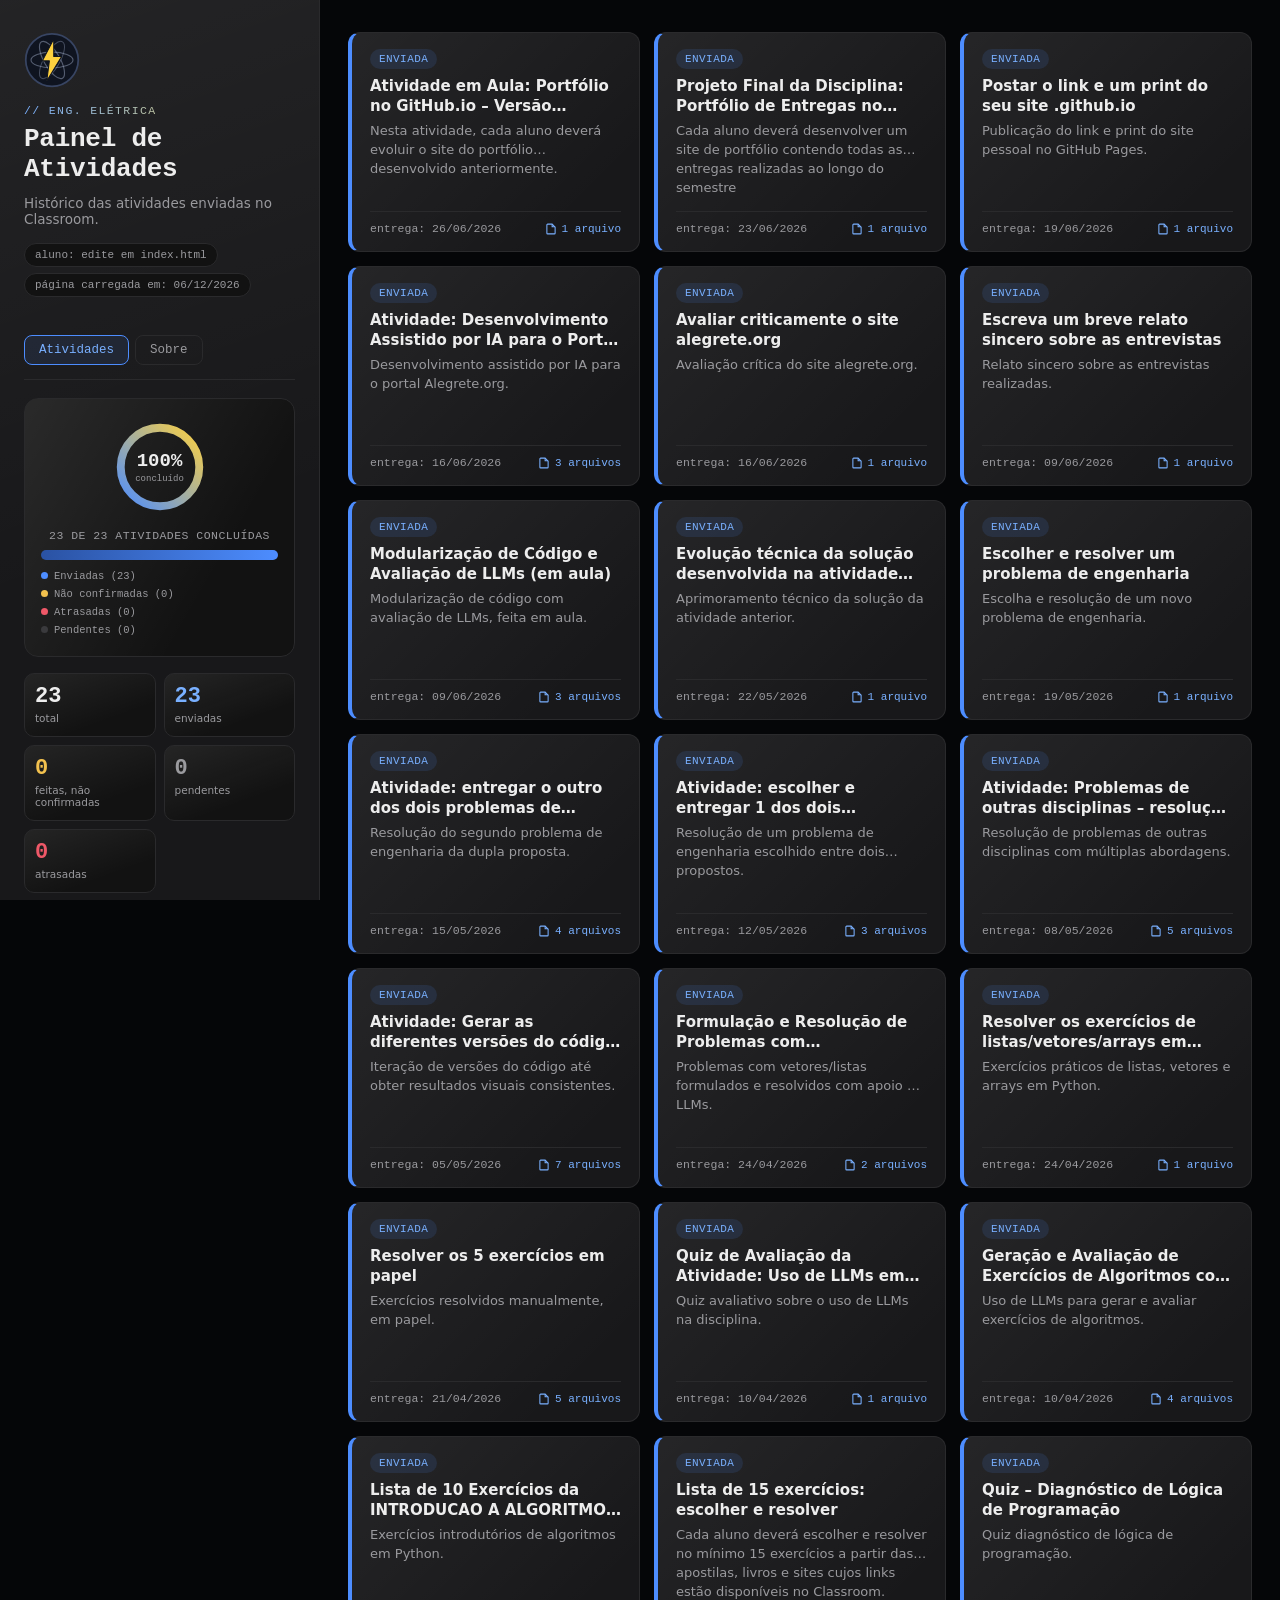
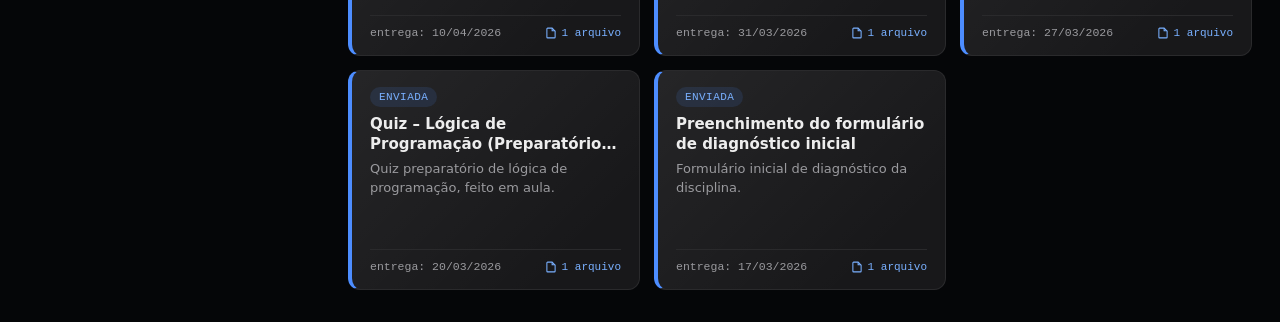
==== index.html @ 9f13e815 "Add files via upload" ====
<!DOCTYPE html>
<html lang="pt-BR">
<head>
  <meta charset="UTF-8" />
  <meta name="viewport" content="width=device-width, initial-scale=1.0" />
  <title>Acompanhamento — Algoritmos</title>
  <link rel="stylesheet" href="style.css?v=20" />
</head>
<body>
  <div class="layout">

    <aside class="sidebar">
      <div class="hero-icon">
        <img src="icon-eletrica.svg?v=11" alt="Símbolo de engenharia elétrica" />
      </div>
      <p class="eyebrow">// eng. elétrica</p>
      <h1>Painel de<br />Atividades</h1>
      <p class="subtitle">
        Histórico das atividades enviadas no Classroom.
      </p>
      <div class="meta-row">
        <span class="meta-pill" id="nome-aluno">aluno: edite em index.html</span>
        <span class="meta-pill" id="ultima-atualizacao">atualizado em: --</span>
      </div>

      <nav class="tabs">
        <button class="tab-btn active" data-tab="atividades">Atividades</button>
        <button class="tab-btn" data-tab="sobre">Sobre</button>
      </nav>

      <div id="painel-atividades">
        <section class="progress-section" id="progress-section">
          <!-- preenchido via JS -->
        </section>

        <section class="summary" id="summary">
          <!-- preenchido via JS -->
        </section>

        <section class="filters" id="filters">
          <button class="filter-btn active" data-filter="todas">Todas</button>
          <button class="filter-btn" data-filter="enviada">Enviadas</button>
          <button class="filter-btn" data-filter="feita_nao_confirmada">Feitas (não confirmadas)</button>
          <button class="filter-btn" data-filter="pendente">Pendentes</button>
          <button class="filter-btn" data-filter="atrasada">Atrasadas</button>
        </section>

        <section class="date-filter">
          <button class="sort-btn" id="btn-ordenar" data-ordem="desc">
            <span id="ordenar-label">Mais recentes primeiro</span>
            <svg viewBox="0 0 16 16" width="13" height="13" fill="none" stroke="currentColor" stroke-width="1.6" id="ordenar-icone"><path d="M4 6l4 4 4-4"/></svg>
          </button>

          <div class="date-range">
            <label>De</label>
            <input type="date" id="data-de" />
            <label>Até</label>
            <input type="date" id="data-ate" />
            <button class="date-clear" id="btn-limpar-datas" title="Limpar filtro de data">×</button>
          </div>
        </section>
      </div>

      <footer>
        <a href="admin.html">+ adicionar atividade</a>
        <span id="contador-rodape"></span>
      </footer>
    </aside>

    <main class="content">
      <div class="activity-list" id="activity-list">
        <!-- preenchido via JS -->
      </div>

      <div class="about-page hidden" id="painel-sobre">
        <div class="about-card">
          <div class="about-avatar"><img src="foto-maths.jpg" alt="Foto de Matheus Leal Peres" /></div>
          <h2>Matheus Leal Peres</h2>
          <p class="about-role">Engenharia Elétrica — Disciplina de Algoritmos</p>

          <div class="about-contacts">
            <a href="mailto:matheuslp.aluno@unipampa.edu.br" class="about-contact">
              <svg viewBox="0 0 20 20" width="16" height="16" fill="none" stroke="currentColor" stroke-width="1.5"><path d="M2.5 5.5h15v9h-15v-9Z"/><path d="M2.5 5.5l7.5 6 7.5-6"/></svg>
              <span>matheuslp.aluno@unipampa.edu.br</span>
            </a>
            <a href="https://wa.me/5555999505512" target="_blank" rel="noopener" class="about-contact">
              <svg viewBox="0 0 20 20" width="16" height="16" fill="currentColor"><path d="M10 1.5A8.5 8.5 0 0 0 2.7 14.6L1.5 18.5l4-1.2A8.5 8.5 0 1 0 10 1.5Zm0 1.5a7 7 0 1 1-3.9 12.8l-.3-.2-2.3.7.7-2.2-.2-.3A7 7 0 0 1 10 3Zm-2.3 3.4c-.2 0-.4.1-.5.3-.2.2-.6.7-.6 1.6 0 1 .7 1.9 1.5 2.8 1 1.1 1.9 1.7 3 2.2.4.2.7.2 1 .1.3-.1.9-.5 1.1-.9.2-.4.2-.7.1-.9-.1-.1-1.1-.6-1.3-.6-.2-.1-.3 0-.4.1l-.4.5c-.1.1-.2.2-.4.1a4.9 4.9 0 0 1-2.3-2c-.1-.2 0-.3.1-.4l.4-.4c.1-.2.1-.3 0-.5l-.6-1.4c-.1-.2-.2-.3-.4-.3h-.3Z"/></svg>
              <span>(55) 99950-5512</span>
            </a>
            <a href="https://github.com/Exoticos55" target="_blank" rel="noopener" class="about-contact">
              <svg viewBox="0 0 20 20" width="16" height="16" fill="currentColor"><path d="M10 1a9 9 0 0 0-2.85 17.54c.45.08.6-.2.6-.43v-1.7c-2.5.55-3.03-1.07-3.03-1.07-.41-1.04-1-1.32-1-1.32-.82-.55.06-.54.06-.54.9.06 1.38.93 1.38.93.8 1.38 2.1.98 2.6.75.08-.58.32-.98.58-1.2-2-.23-4.1-1-4.1-4.45 0-.98.35-1.78.93-2.42-.1-.23-.4-1.15.1-2.4 0 0 .76-.24 2.5.93a8.6 8.6 0 0 1 4.55 0c1.74-1.17 2.5-.93 2.5-.93.5 1.25.2 2.17.1 2.4.58.64.93 1.44.93 2.42 0 3.46-2.1 4.22-4.1 4.44.33.28.6.84.6 1.7v2.5c0 .24.16.5.6.43A9 9 0 0 0 10 1Z"/></svg>
              <span>github.com/Exoticos55</span>
            </a>
          </div>

          <div class="about-skills">
            <h3>Competências</h3>
            <div class="skill-tags">
              <span class="skill-tag">Python</span>
              <span class="skill-tag">Lógica de Programação</span>
              <span class="skill-tag">Algoritmos</span>
            </div>
          </div>

          <div class="about-text">
            <p>
              Painel de acompanhamento das atividades de Algoritmos,
              desenvolvido para registrar entregas, prazos e evidências de
              forma independente do Google Classroom.
            </p>
          </div>
        </div>
      </div>
    </main>

  </div>

  <script src="activities.js?v=7"></script>
  <script src="main.js?v=15"></script>
</body>
</html>
---- style.css ----
/* ===================================================================
   TOKENS — paleta Engenharia Elétrica (preto / cinza, azul como detalhe)
   =================================================================== */
:root {
  --bg: #0a0a0a;
  --bg-soft: #121212;
  --panel: #18181a;
  --line: #2a2a2c;
  --line-bright: #3a3a3d;
  --ink: #ededed;
  --ink-dim: #9a9a9e;
  --accent: #4d8dff;       /* azul "tensão" — usado só como destaque pontual */
  --accent-bright: #79b0ff;
  --accent-dim: #2a52a3;
  --spark: #ffd23f;        /* amarelo "faísca" */
  --spark-dim: #8a6a17;
  --warn: #f2c14e;
  --danger: #ef5868;
  --mono: "JetBrains Mono", "Fira Code", ui-monospace, SFMono-Regular, Menlo, Consolas, monospace;
  --sans: "Inter", "Segoe UI", system-ui, -apple-system, sans-serif;
}

* { box-sizing: border-box; }

html, body {
  margin: 0;
  padding: 0;
  background: #050608;
  color: var(--ink);
  font-family: var(--sans);
  -webkit-font-smoothing: antialiased;
}

a { color: var(--ink-dim); text-decoration: underline; text-decoration-color: var(--line-bright); text-underline-offset: 2px; }
a:hover { color: var(--ink); text-decoration-color: var(--ink-dim); }
a:focus-visible, button:focus-visible {
  outline: 2px solid var(--accent);
  outline-offset: 3px;
}

/* ===================================================================
   LAYOUT — sidebar fixa + grid de conteúdo
   =================================================================== */
.layout {
  display: flex;
  min-height: 100vh;
}

.sidebar {
  flex: 0 0 320px;
  width: 320px;
  height: 100vh;
  position: fixed;
  top: 0;
  left: 0;
  overflow-y: auto;
  padding: 32px 24px;
  border-right: 1px solid var(--line);
  background:
    linear-gradient(160deg, rgba(255,255,255,0.05), transparent 60%),
    var(--panel);
  display: flex;
  flex-direction: column;
}

.content {
  flex: 1 1 auto;
  margin-left: 320px;
  padding: 32px 28px;
  min-width: 0;
}

.hero-icon {
  flex: 0 0 auto;
  width: 56px;
  height: 56px;
  margin-bottom: 16px;
}

.hero-icon img {
  width: 100%;
  height: 100%;
  display: block;
}

.eyebrow {
  font-family: var(--mono);
  font-size: 11.5px;
  letter-spacing: 0.12em;
  text-transform: uppercase;
  background: linear-gradient(90deg, var(--accent-bright), var(--spark));
  -webkit-background-clip: text;
  background-clip: text;
  color: transparent;
  margin: 0 0 8px;
  display: inline-block;
}

h1 {
  font-family: var(--mono);
  font-size: 26px;
  line-height: 1.15;
  margin: 0 0 10px;
  letter-spacing: -0.01em;
  color: var(--ink);
}

.subtitle {
  color: var(--ink-dim);
  font-size: 13.5px;
  margin: 0;
}

.meta-row {
  display: flex;
  flex-direction: column;
  flex-wrap: wrap;
  gap: 6px;
  margin: 16px 0 20px;
}

.meta-pill {
  font-family: var(--mono);
  font-size: 11px;
  border: 1px solid var(--line);
  background: var(--bg-soft);
  color: var(--ink-dim);
  padding: 5px 10px;
  border-radius: 999px;
  width: fit-content;
}

@media (max-width: 900px) {
  .layout {
    flex-direction: column;
  }
  .sidebar {
    position: relative;
    width: 100%;
    height: auto;
    flex: none;
    top: 0;
    left: 0;
    border-right: none;
    border-bottom: 1px solid var(--line);
  }
  .content {
    margin-left: 0;
  }
}

/* ===================================================================
   ABAS DE NAVEGAÇÃO
   =================================================================== */
.tabs {
  display: flex;
  gap: 6px;
  margin: 18px 0;
  border-bottom: 1px solid var(--line);
  padding-bottom: 14px;
}

.tab-btn {
  font-family: var(--mono);
  font-size: 12.5px;
  background: transparent;
  border: 1px solid var(--line);
  color: var(--ink-dim);
  padding: 7px 14px;
  border-radius: 8px;
  cursor: pointer;
  transition: border-color 0.15s, color 0.15s, background 0.15s;
}

.tab-btn:hover { border-color: var(--accent-dim); color: var(--ink); }

.tab-btn.active {
  border-color: var(--accent);
  color: var(--accent-bright);
  background: rgba(77,141,255,0.1);
}

.hidden { display: none !important; }

/* ===================================================================
   PÁGINA SOBRE
   =================================================================== */
.about-page {
  max-width: 560px;
}

.about-card {
  border: 1px solid var(--line);
  background:
    linear-gradient(140deg, rgba(255,255,255,0.06), transparent 70%),
    var(--panel);
  border-radius: 16px;
  padding: 36px 32px;
}

.about-avatar {
  width: 64px;
  height: 64px;
  border-radius: 50%;
  background: linear-gradient(135deg, var(--accent), var(--spark));
  color: #06080d;
  font-family: var(--mono);
  font-size: 22px;
  font-weight: 700;
  display: flex;
  align-items: center;
  justify-content: center;
  margin-bottom: 18px;
  overflow: hidden;
}

.about-avatar img {
  width: 100%;
  height: 100%;
  object-fit: cover;
  display: block;
}

.about-card h2 {
  font-family: var(--mono);
  font-size: 24px;
  margin: 0 0 6px;
  color: var(--ink);
}

.about-role {
  font-size: 13.5px;
  color: var(--ink-dim);
  margin: 0 0 24px;
}

.about-contacts {
  display: flex;
  flex-direction: column;
  gap: 10px;
  margin-bottom: 24px;
}

.about-contact {
  display: flex;
  align-items: center;
  gap: 10px;
  font-size: 13.5px;
  color: var(--ink);
  padding: 10px 14px;
  border: 1px solid var(--line);
  border-radius: 10px;
  background: rgba(255,255,255,0.02);
}

.about-contact:hover {
  border-color: var(--accent-dim);
  text-decoration: none;
}

.about-contact svg { flex: 0 0 auto; color: var(--accent-bright); }

.about-contact-edit {
  color: var(--ink-dim);
  font-style: italic;
  font-size: 12.5px;
}

.about-contact-edit svg { color: var(--ink-dim); }

.about-skills {
  margin-bottom: 24px;
}

.about-skills h3 {
  font-family: var(--mono);
  font-size: 11px;
  text-transform: uppercase;
  letter-spacing: 0.04em;
  color: var(--ink-dim);
  margin: 0 0 10px;
  font-weight: 400;
}

.skill-tags {
  display: flex;
  flex-wrap: wrap;
  gap: 8px;
}

.skill-tag {
  font-family: var(--mono);
  font-size: 12px;
  color: var(--ink);
  background: var(--bg-soft);
  border: 1px solid var(--line);
  padding: 6px 12px;
  border-radius: 999px;
}

.about-text {
  border-top: 1px solid var(--line);
  padding-top: 20px;
}

.about-text p {
  font-size: 14px;
  line-height: 1.6;
  color: var(--ink-dim);
  margin: 0;
}

/* ===================================================================
   PROGRESSO (círculo + barra segmentada)
   =================================================================== */
.progress-section {
  display: flex;
  flex-direction: column;
  align-items: center;
  gap: 14px;
  border: 1px solid var(--line);
  background:
    linear-gradient(120deg, rgba(255,255,255,0.10), transparent 70%),
    var(--bg-soft);
  border-radius: 14px;
  padding: 20px 16px;
  margin-bottom: 16px;
}

.progress-ring-wrap {
  position: relative;
  flex: 0 0 auto;
  width: 96px;
  height: 96px;
}

.progress-ring-wrap svg {
  width: 96px;
  height: 96px;
  transform: rotate(-90deg);
}

.progress-ring-bg {
  fill: none;
  stroke: var(--line);
  stroke-width: 9;
}

.progress-ring-fill {
  fill: none;
  stroke: url(#progress-gradient);
  stroke-width: 9;
  stroke-linecap: round;
  transition: stroke-dashoffset 0.6s ease;
}

.progress-ring-label {
  position: absolute;
  inset: 0;
  display: flex;
  flex-direction: column;
  align-items: center;
  justify-content: center;
}

.progress-ring-label .pct {
  font-family: var(--mono);
  font-size: 19px;
  font-weight: 600;
  color: var(--ink);
}

.progress-ring-label .pct-sub {
  font-family: var(--mono);
  font-size: 9px;
  color: var(--ink-dim);
  margin-top: 2px;
}

.progress-detail {
  width: 100%;
}

.progress-detail h3 {
  font-family: var(--mono);
  font-size: 11.5px;
  color: var(--ink-dim);
  margin: 0 0 8px;
  font-weight: 400;
  text-transform: uppercase;
  letter-spacing: 0.04em;
  text-align: center;
}

.progress-bar {
  display: flex;
  width: 100%;
  height: 10px;
  border-radius: 999px;
  overflow: hidden;
  background: var(--line);
}

.progress-bar .seg {
  height: 100%;
}

.progress-bar .seg.enviada { background: linear-gradient(90deg, var(--accent-dim), var(--accent)); }
.progress-bar .seg.feita_nao_confirmada { background: linear-gradient(90deg, var(--warn), var(--spark)); }
.progress-bar .seg.atrasada { background: var(--danger); }
.progress-bar .seg.pendente { background: var(--line-bright); }

.progress-legend {
  display: flex;
  flex-direction: column;
  gap: 6px;
  margin-top: 10px;
}

.progress-legend .item {
  display: flex;
  align-items: center;
  gap: 6px;
  font-family: var(--mono);
  font-size: 10.5px;
  color: var(--ink-dim);
}

.progress-legend .dot {
  width: 7px;
  height: 7px;
  border-radius: 50%;
  flex: 0 0 auto;
}

.progress-legend .dot.enviada { background: var(--accent); }
.progress-legend .dot.feita_nao_confirmada { background: var(--warn); }
.progress-legend .dot.atrasada { background: var(--danger); }
.progress-legend .dot.pendente { background: var(--line-bright); }

/* ===================================================================
   RESUMO / CONTADORES
   =================================================================== */
.summary {
  display: grid;
  grid-template-columns: repeat(2, 1fr);
  gap: 8px;
  margin-bottom: 20px;
}

.stat {
  border: 1px solid var(--line);
  background:
    linear-gradient(160deg, rgba(255,255,255,0.08), transparent 70%),
    var(--bg-soft);
  border-radius: 10px;
  padding: 12px 10px;
}

.stat .num {
  font-family: var(--mono);
  font-size: 22px;
  font-weight: 600;
  line-height: 1;
}

.stat .label {
  font-size: 10.5px;
  color: var(--ink-dim);
  margin-top: 4px;
}

.stat.total .num { color: var(--ink); }
.stat.enviada .num { color: var(--accent-bright); }
.stat.feita_nao_confirmada .num { color: var(--warn); }
.stat.pendente .num { color: var(--ink-dim); }
.stat.atrasada .num { color: var(--danger); }

/* ===================================================================
   FILTROS
   =================================================================== */
.filters {
  display: flex;
  flex-direction: column;
  gap: 6px;
  margin-bottom: 20px;
  flex: 1 1 auto;
}

.filter-btn {
  font-family: var(--mono);
  font-size: 12.5px;
  background: var(--bg-soft);
  border: 1px solid var(--line);
  color: var(--ink-dim);
  padding: 8px 12px;
  border-radius: 8px;
  cursor: pointer;
  text-align: left;
  transition: border-color 0.15s, color 0.15s;
}

.filter-btn:hover { border-color: var(--accent-dim); color: var(--ink); }

.filter-btn.active {
  border-color: var(--accent);
  color: var(--accent-bright);
  background: rgba(77,141,255,0.1);
}

/* ===================================================================
   FILTRO/ORDENAÇÃO POR DATA
   =================================================================== */
.date-filter {
  display: flex;
  flex-direction: column;
  gap: 10px;
  margin-bottom: 20px;
}

.sort-btn {
  display: flex;
  align-items: center;
  justify-content: space-between;
  font-family: var(--mono);
  font-size: 12px;
  background: var(--bg-soft);
  border: 1px solid var(--line);
  color: var(--ink-dim);
  padding: 8px 12px;
  border-radius: 8px;
  cursor: pointer;
  transition: border-color 0.15s, color 0.15s;
}

.sort-btn:hover { border-color: var(--accent-dim); color: var(--ink); }

.sort-btn svg {
  transition: transform 0.2s ease;
}

.sort-btn[data-ordem="asc"] svg {
  transform: rotate(180deg);
}

.date-range {
  display: grid;
  grid-template-columns: auto 1fr auto 1fr auto;
  align-items: center;
  gap: 6px;
}

.date-range label {
  font-family: var(--mono);
  font-size: 10.5px;
  color: var(--ink-dim);
  text-transform: uppercase;
}

.date-range input[type="date"] {
  font-family: var(--sans);
  font-size: 11.5px;
  background: var(--bg-soft);
  border: 1px solid var(--line);
  color: var(--ink);
  border-radius: 6px;
  padding: 5px 6px;
  min-width: 0;
  color-scheme: dark;
}

.date-range input[type="date"]:focus {
  outline: 1.5px solid var(--accent);
  border-color: var(--accent);
}

.date-clear {
  background: transparent;
  border: 1px solid var(--line);
  color: var(--ink-dim);
  width: 24px;
  height: 24px;
  border-radius: 6px;
  cursor: pointer;
  font-size: 15px;
  line-height: 1;
  display: flex;
  align-items: center;
  justify-content: center;
  flex: 0 0 auto;
}

.date-clear:hover {
  border-color: var(--danger);
  color: var(--danger);
}

@media (max-width: 380px) {
  .date-range {
    grid-template-columns: 1fr;
  }
}

/* ===================================================================
   LISTA DE ATIVIDADES
   =================================================================== */
.activity-list {
  display: grid;
  grid-template-columns: repeat(auto-fill, minmax(260px, 1fr));
  gap: 14px;
  align-items: stretch;
}

.activity {
  display: flex;
  flex-direction: column;
  height: 220px;
  border: 1px solid var(--line);
  border-left: 4px solid var(--line);
  background:
    linear-gradient(135deg, rgba(255,255,255,0.06), transparent 80%),
    var(--panel);
  border-radius: 12px;
  padding: 16px 18px;
  transition: border-color 0.15s, transform 0.15s;
  overflow: hidden;
  min-width: 0;
  text-decoration: none;
  color: inherit;
  cursor: pointer;
}

.activity:hover {
  border-color: var(--line-bright);
  box-shadow: 0 4px 16px rgba(0,0,0,0.3);
  transform: translateY(-2px);
  text-decoration: none;
}

.activity.enviada { border-left-color: var(--accent); }
.activity.feita_nao_confirmada { border-left-color: var(--warn); }
.activity.pendente { border-left-color: var(--ink-dim); }
.activity.atrasada { border-left-color: var(--danger); }

.activity .body {
  flex: 1 1 auto;
  min-width: 0;
  overflow: hidden;
  display: flex;
  flex-direction: column;
}

.activity .body .badge {
  align-self: flex-start;
  margin-bottom: 8px;
}

.activity .body h3 {
  margin: 0 0 6px;
  font-size: 15px;
  font-weight: 600;
  color: var(--ink);
  line-height: 1.3;
  display: -webkit-box;
  -webkit-line-clamp: 2;
  -webkit-box-orient: vertical;
  overflow: hidden;
}

.activity .body p {
  margin: 0;
  font-size: 13px;
  color: var(--ink-dim);
  line-height: 1.45;
  display: -webkit-box;
  -webkit-line-clamp: 2;
  -webkit-box-orient: vertical;
  overflow: hidden;
  flex: 1 1 auto;
}

.card-tech-tags {
  display: flex;
  flex-wrap: wrap;
  gap: 5px;
  margin-top: 8px;
}

.card-tech-tag {
  font-family: var(--mono);
  font-size: 10px;
  color: var(--ink-dim);
  background: rgba(255,255,255,0.04);
  border: 1px solid var(--line);
  padding: 2px 7px;
  border-radius: 999px;
  white-space: nowrap;
}

.activity .date {
  font-family: var(--mono);
  font-size: 11.5px;
  color: var(--ink-dim);
}

.card-footer {
  display: flex;
  align-items: center;
  justify-content: space-between;
  gap: 8px;
  padding-top: 10px;
  margin-top: 10px;
  border-top: 1px solid var(--line);
  flex: 0 0 auto;
}

.card-file-indicator {
  font-family: var(--mono);
  font-size: 11px;
  color: var(--accent-bright);
  display: inline-flex;
  align-items: center;
  gap: 5px;
  white-space: nowrap;
}

.card-file-indicator-empty {
  color: var(--ink-dim);
  opacity: 0.6;
}

.badge {
  font-family: var(--mono);
  font-size: 11px;
  text-transform: uppercase;
  letter-spacing: 0.04em;
  padding: 4px 9px;
  border-radius: 999px;
  white-space: nowrap;
}

.badge.enviada { color: var(--accent-bright); background: rgba(77,141,255,0.12); }
.badge.feita_nao_confirmada { color: var(--warn); background: rgba(242,193,78,0.1); }
.badge.pendente { color: var(--ink-dim); background: rgba(139,151,179,0.1); }
.badge.atrasada { color: var(--danger); background: rgba(239,88,104,0.1); }

.activity .link-btn {
  font-family: var(--mono);
  font-size: 12.5px;
  color: var(--ink-dim);
  border-bottom: 1px solid var(--line-bright);
  padding-bottom: 1px;
  transition: color 0.15s, border-color 0.15s;
}

.activity .link-btn:hover {
  color: var(--ink);
  border-color: var(--ink-dim);
  text-decoration: none;
}

.no-link {
  font-family: var(--mono);
  font-size: 12px;
  color: var(--ink-dim);
  opacity: 0.6;
}

@media (max-width: 480px) {
  .activity { height: auto; min-height: 200px; }
}

/* ===================================================================
   ARQUIVOS ANEXADOS
   =================================================================== */
.file-chips {
  display: flex;
  flex-wrap: wrap;
  gap: 6px;
  margin-top: 8px;
}

.file-chip {
  display: inline-flex;
  align-items: center;
  gap: 6px;
  font-family: var(--mono);
  font-size: 11.5px;
  color: var(--accent-bright);
  background: rgba(77,141,255,0.08);
  border: 1px solid var(--accent-dim);
  border-radius: 999px;
  padding: 4px 10px 4px 8px;
  text-decoration: none;
  transition: background 0.15s, border-color 0.15s;
  max-width: 100%;
  overflow: hidden;
}

.file-chip span {
  overflow: hidden;
  text-overflow: ellipsis;
  white-space: nowrap;
  min-width: 0;
}

.file-chip:hover {
  background: rgba(77,141,255,0.16);
  border-color: var(--accent);
  text-decoration: none;
}

.file-chip svg {
  flex: 0 0 auto;
  opacity: 0.85;
}

/* ===================================================================
   MODAL DE ARQUIVO
   =================================================================== */
.file-modal-overlay {
  position: fixed;
  inset: 0;
  background: rgba(2,4,8,0.82);
  display: flex;
  align-items: center;
  justify-content: center;
  padding: 24px;
  z-index: 1000;
}

.file-modal-overlay.hidden {
  display: none;
}

.file-modal {
  background: var(--panel);
  border: 1px solid var(--line-bright);
  border-radius: 14px;
  width: 100%;
  max-width: 880px;
  height: 90vh;
  display: flex;
  flex-direction: column;
  overflow: hidden;
}

.file-modal-header {
  display: flex;
  align-items: center;
  justify-content: space-between;
  padding: 14px 18px;
  border-bottom: 1px solid var(--line);
  gap: 12px;
}

.file-modal-header h4 {
  margin: 0;
  font-size: 14px;
  color: var(--ink);
  font-family: var(--mono);
  overflow: hidden;
  text-overflow: ellipsis;
  white-space: nowrap;
}

.file-modal-actions {
  display: flex;
  gap: 8px;
  flex: 0 0 auto;
}

.file-modal-actions a, .file-modal-actions button {
  font-family: var(--mono);
  font-size: 12px;
  background: var(--bg-soft);
  border: 1px solid var(--line);
  color: var(--ink-dim);
  padding: 6px 12px;
  border-radius: 6px;
  cursor: pointer;
  text-decoration: none;
}

.file-modal-actions a:hover, .file-modal-actions button:hover {
  border-color: var(--accent);
  color: var(--accent-bright);
}

.file-modal-body {
  flex: 1 1 auto;
  overflow: auto;
  display: flex;
  align-items: center;
  justify-content: center;
  background: #04050a;
}

.file-modal-body iframe {
  width: 100%;
  height: 100%;
  border: none;
}

.file-modal-body img {
  max-width: 100%;
  max-height: 100%;
  object-fit: contain;
}

.file-modal-fallback {
  text-align: center;
  color: var(--ink-dim);
  font-size: 13px;
  padding: 32px;
}

.file-code-view {
  width: 100%;
  height: 100%;
  margin: 0;
  padding: 20px 24px;
  overflow: auto;
  background: #04050a;
  color: var(--ink);
  font-family: var(--mono);
  font-size: 12.5px;
  line-height: 1.6;
  text-align: left;
  align-self: flex-start;
}

.file-code-view code {
  white-space: pre;
}

/* ===================================================================
   AVISO (status feita_nao_confirmada)
   =================================================================== */
.note-box {
  border: 1px solid var(--warn);
  background: rgba(242,193,78,0.06);
  border-radius: 10px;
  padding: 12px 16px;
  margin-top: 8px;
  font-size: 13px;
  color: var(--ink-dim);
}

.note-box strong { color: var(--warn); }

/* ===================================================================
   FOOTER
   =================================================================== */
footer {
  margin-top: auto;
  padding-top: 16px;
  border-top: 1px solid var(--line);
  color: var(--ink-dim);
  font-size: 11.5px;
  font-family: var(--mono);
  display: flex;
  flex-direction: column;
  gap: 6px;
}

@media (prefers-reduced-motion: reduce) {
  * { transition: none !important; }
}

/* ===================================================================
   SCROLL REVEAL
   =================================================================== */
.reveal {
  opacity: 0;
  transform: translateY(24px);
  transition: opacity 0.6s ease, transform 0.6s ease;
}

.reveal.is-visible {
  opacity: 1;
  transform: translateY(0);
}

@media (prefers-reduced-motion: reduce) {
  .reveal {
    opacity: 1;
    transform: none;
    transition: none;
  }
}

/* ===================================================================
   PÁGINA DE DETALHES DE ATIVIDADE (atividade.html)
   =================================================================== */
.detail-page {
  min-height: 100vh;
  background: #050608;
  padding: 40px 24px 80px;
}

.detail-wrap {
  max-width: 760px;
  margin: 0 auto;
}

.detail-back {
  display: inline-block;
  font-family: var(--mono);
  font-size: 13px;
  color: var(--ink-dim);
  margin-bottom: 24px;
  text-decoration: underline;
  text-decoration-color: var(--line-bright);
}

.detail-back:hover {
  color: var(--ink);
}

.detail-card {
  border: 1px solid var(--line);
  background:
    linear-gradient(140deg, rgba(255,255,255,0.06), transparent 70%),
    var(--panel);
  border-radius: 16px;
  padding: 36px 32px;
}

.detail-card .badge {
  margin-bottom: 14px;
}

.detail-card h1 {
  font-family: var(--mono);
  font-size: 26px;
  line-height: 1.3;
  color: var(--ink);
  margin: 0 0 10px;
}

.detail-card .date {
  font-family: var(--mono);
  font-size: 12.5px;
  color: var(--ink-dim);
  display: block;
  margin-bottom: 28px;
}

.detail-section {
  margin-bottom: 28px;
}

.detail-section h3 {
  font-family: var(--mono);
  font-size: 12px;
  text-transform: uppercase;
  letter-spacing: 0.04em;
  color: var(--ink-dim);
  margin: 0 0 12px;
  font-weight: 400;
}

.detail-section p {
  font-size: 15px;
  line-height: 1.65;
  color: var(--ink);
  margin: 0;
}

.detail-classroom {
  padding-top: 24px;
  border-top: 1px solid var(--line);
}

@media (max-width: 600px) {
  .detail-card { padding: 28px 22px; }
  .detail-card h1 { font-size: 22px; }
}
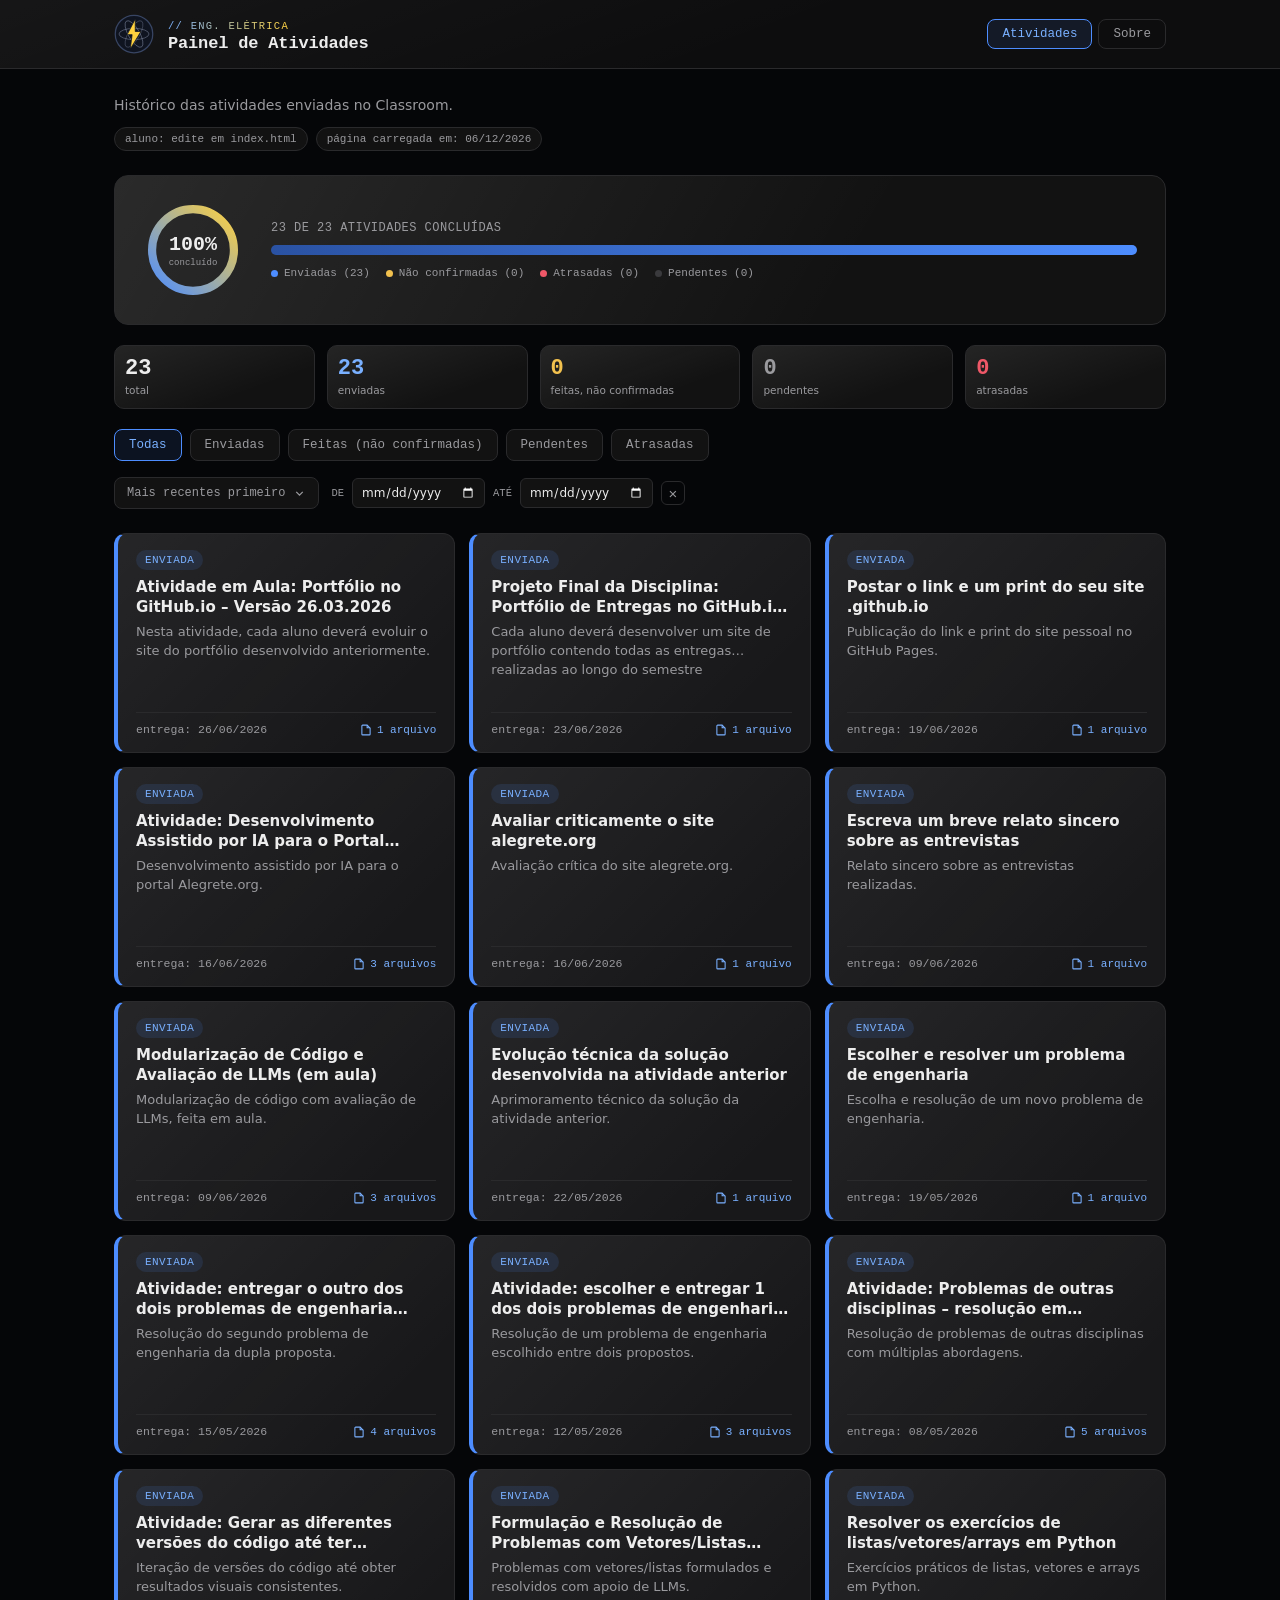
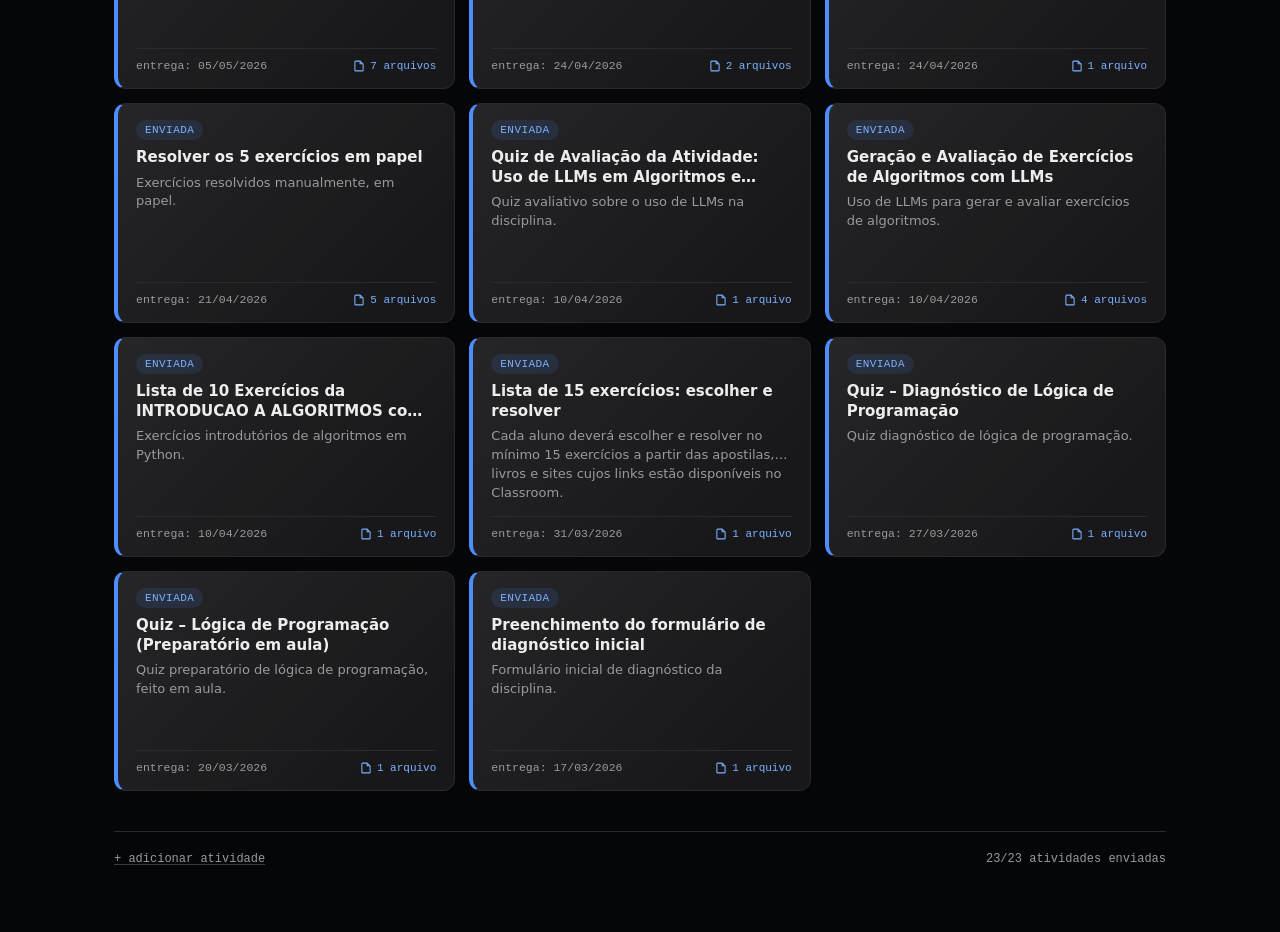
==== commit 17ebd207: "Add files via upload" ====
--- a/index.html
+++ b/index.html
@@ -4,116 +4,116 @@
   <meta charset="UTF-8" />
   <meta name="viewport" content="width=device-width, initial-scale=1.0" />
   <title>Acompanhamento — Algoritmos</title>
-  <link rel="stylesheet" href="style.css?v=20" />
+  <link rel="stylesheet" href="style.css?v=22" />
 </head>
 <body>
-  <div class="layout">
-
-    <aside class="sidebar">
-      <div class="hero-icon">
-        <img src="icon-eletrica.svg?v=11" alt="Símbolo de engenharia elétrica" />
+  <header class="topbar">
+    <div class="topbar-inner">
+      <div class="topbar-brand">
+        <img src="icon-eletrica.svg?v=11" alt="Símbolo de engenharia elétrica" class="topbar-icon" />
+        <div>
+          <p class="eyebrow">// eng. elétrica</p>
+          <h1>Painel de Atividades</h1>
+        </div>
       </div>
-      <p class="eyebrow">// eng. elétrica</p>
-      <h1>Painel de<br />Atividades</h1>
-      <p class="subtitle">
-        Histórico das atividades enviadas no Classroom.
-      </p>
-      <div class="meta-row">
-        <span class="meta-pill" id="nome-aluno">aluno: edite em index.html</span>
-        <span class="meta-pill" id="ultima-atualizacao">atualizado em: --</span>
-      </div>
-
       <nav class="tabs">
         <button class="tab-btn active" data-tab="atividades">Atividades</button>
         <button class="tab-btn" data-tab="sobre">Sobre</button>
       </nav>
+    </div>
+  </header>
 
-      <div id="painel-atividades">
-        <section class="progress-section" id="progress-section">
-          <!-- preenchido via JS -->
-        </section>
+  <main class="page-wrap">
 
-        <section class="summary" id="summary">
-          <!-- preenchido via JS -->
-        </section>
+    <p class="subtitle">Histórico das atividades enviadas no Classroom.</p>
+    <div class="meta-row meta-row-horizontal">
+      <span class="meta-pill" id="nome-aluno">aluno: edite em index.html</span>
+      <span class="meta-pill" id="ultima-atualizacao">atualizado em: --</span>
+    </div>
 
-        <section class="filters" id="filters">
-          <button class="filter-btn active" data-filter="todas">Todas</button>
-          <button class="filter-btn" data-filter="enviada">Enviadas</button>
-          <button class="filter-btn" data-filter="feita_nao_confirmada">Feitas (não confirmadas)</button>
-          <button class="filter-btn" data-filter="pendente">Pendentes</button>
-          <button class="filter-btn" data-filter="atrasada">Atrasadas</button>
-        </section>
+    <div id="painel-atividades">
+      <section class="progress-section" id="progress-section">
+        <!-- preenchido via JS -->
+      </section>
 
-        <section class="date-filter">
-          <button class="sort-btn" id="btn-ordenar" data-ordem="desc">
-            <span id="ordenar-label">Mais recentes primeiro</span>
-            <svg viewBox="0 0 16 16" width="13" height="13" fill="none" stroke="currentColor" stroke-width="1.6" id="ordenar-icone"><path d="M4 6l4 4 4-4"/></svg>
-          </button>
+      <section class="summary" id="summary">
+        <!-- preenchido via JS -->
+      </section>
 
-          <div class="date-range">
-            <label>De</label>
-            <input type="date" id="data-de" />
-            <label>Até</label>
-            <input type="date" id="data-ate" />
-            <button class="date-clear" id="btn-limpar-datas" title="Limpar filtro de data">×</button>
-          </div>
-        </section>
-      </div>
+      <section class="filters" id="filters">
+        <button class="filter-btn active" data-filter="todas">Todas</button>
+        <button class="filter-btn" data-filter="enviada">Enviadas</button>
+        <button class="filter-btn" data-filter="feita_nao_confirmada">Feitas (não confirmadas)</button>
+        <button class="filter-btn" data-filter="pendente">Pendentes</button>
+        <button class="filter-btn" data-filter="atrasada">Atrasadas</button>
+      </section>
 
-      <footer>
-        <a href="admin.html">+ adicionar atividade</a>
-        <span id="contador-rodape"></span>
-      </footer>
-    </aside>
+      <section class="date-filter">
+        <button class="sort-btn" id="btn-ordenar" data-ordem="desc">
+          <span id="ordenar-label">Mais recentes primeiro</span>
+          <svg viewBox="0 0 16 16" width="13" height="13" fill="none" stroke="currentColor" stroke-width="1.6" id="ordenar-icone"><path d="M4 6l4 4 4-4"/></svg>
+        </button>
 
-    <main class="content">
+        <div class="date-range">
+          <label>De</label>
+          <input type="date" id="data-de" />
+          <label>Até</label>
+          <input type="date" id="data-ate" />
+          <button class="date-clear" id="btn-limpar-datas" title="Limpar filtro de data">×</button>
+        </div>
+      </section>
+
       <div class="activity-list" id="activity-list">
         <!-- preenchido via JS -->
       </div>
+    </div>
 
-      <div class="about-page hidden" id="painel-sobre">
-        <div class="about-card">
-          <div class="about-avatar"><img src="foto-maths.jpg" alt="Foto de Matheus Leal Peres" /></div>
-          <h2>Matheus Leal Peres</h2>
-          <p class="about-role">Engenharia Elétrica — Disciplina de Algoritmos</p>
+    <div class="about-page hidden" id="painel-sobre">
+      <div class="about-card">
+        <div class="about-avatar"><img src="foto-maths.jpg" alt="Foto de Matheus Leal Peres" /></div>
+        <h2>Matheus Leal Peres</h2>
+        <p class="about-role">Engenharia Elétrica — Disciplina de Algoritmos</p>
 
-          <div class="about-contacts">
-            <a href="mailto:matheuslp.aluno@unipampa.edu.br" class="about-contact">
-              <svg viewBox="0 0 20 20" width="16" height="16" fill="none" stroke="currentColor" stroke-width="1.5"><path d="M2.5 5.5h15v9h-15v-9Z"/><path d="M2.5 5.5l7.5 6 7.5-6"/></svg>
-              <span>matheuslp.aluno@unipampa.edu.br</span>
-            </a>
-            <a href="https://wa.me/5555999505512" target="_blank" rel="noopener" class="about-contact">
-              <svg viewBox="0 0 20 20" width="16" height="16" fill="currentColor"><path d="M10 1.5A8.5 8.5 0 0 0 2.7 14.6L1.5 18.5l4-1.2A8.5 8.5 0 1 0 10 1.5Zm0 1.5a7 7 0 1 1-3.9 12.8l-.3-.2-2.3.7.7-2.2-.2-.3A7 7 0 0 1 10 3Zm-2.3 3.4c-.2 0-.4.1-.5.3-.2.2-.6.7-.6 1.6 0 1 .7 1.9 1.5 2.8 1 1.1 1.9 1.7 3 2.2.4.2.7.2 1 .1.3-.1.9-.5 1.1-.9.2-.4.2-.7.1-.9-.1-.1-1.1-.6-1.3-.6-.2-.1-.3 0-.4.1l-.4.5c-.1.1-.2.2-.4.1a4.9 4.9 0 0 1-2.3-2c-.1-.2 0-.3.1-.4l.4-.4c.1-.2.1-.3 0-.5l-.6-1.4c-.1-.2-.2-.3-.4-.3h-.3Z"/></svg>
-              <span>(55) 99950-5512</span>
-            </a>
-            <a href="https://github.com/Exoticos55" target="_blank" rel="noopener" class="about-contact">
-              <svg viewBox="0 0 20 20" width="16" height="16" fill="currentColor"><path d="M10 1a9 9 0 0 0-2.85 17.54c.45.08.6-.2.6-.43v-1.7c-2.5.55-3.03-1.07-3.03-1.07-.41-1.04-1-1.32-1-1.32-.82-.55.06-.54.06-.54.9.06 1.38.93 1.38.93.8 1.38 2.1.98 2.6.75.08-.58.32-.98.58-1.2-2-.23-4.1-1-4.1-4.45 0-.98.35-1.78.93-2.42-.1-.23-.4-1.15.1-2.4 0 0 .76-.24 2.5.93a8.6 8.6 0 0 1 4.55 0c1.74-1.17 2.5-.93 2.5-.93.5 1.25.2 2.17.1 2.4.58.64.93 1.44.93 2.42 0 3.46-2.1 4.22-4.1 4.44.33.28.6.84.6 1.7v2.5c0 .24.16.5.6.43A9 9 0 0 0 10 1Z"/></svg>
-              <span>github.com/Exoticos55</span>
-            </a>
-          </div>
+        <div class="about-contacts">
+          <a href="mailto:matheuslp.aluno@unipampa.edu.br" class="about-contact">
+            <svg viewBox="0 0 20 20" width="16" height="16" fill="none" stroke="currentColor" stroke-width="1.5"><path d="M2.5 5.5h15v9h-15v-9Z"/><path d="M2.5 5.5l7.5 6 7.5-6"/></svg>
+            <span>matheuslp.aluno@unipampa.edu.br</span>
+          </a>
+          <a href="https://wa.me/5555999505512" target="_blank" rel="noopener" class="about-contact">
+            <svg viewBox="0 0 20 20" width="16" height="16" fill="currentColor"><path d="M10 1.5A8.5 8.5 0 0 0 2.7 14.6L1.5 18.5l4-1.2A8.5 8.5 0 1 0 10 1.5Zm0 1.5a7 7 0 1 1-3.9 12.8l-.3-.2-2.3.7.7-2.2-.2-.3A7 7 0 0 1 10 3Zm-2.3 3.4c-.2 0-.4.1-.5.3-.2.2-.6.7-.6 1.6 0 1 .7 1.9 1.5 2.8 1 1.1 1.9 1.7 3 2.2.4.2.7.2 1 .1.3-.1.9-.5 1.1-.9.2-.4.2-.7.1-.9-.1-.1-1.1-.6-1.3-.6-.2-.1-.3 0-.4.1l-.4.5c-.1.1-.2.2-.4.1a4.9 4.9 0 0 1-2.3-2c-.1-.2 0-.3.1-.4l.4-.4c.1-.2.1-.3 0-.5l-.6-1.4c-.1-.2-.2-.3-.4-.3h-.3Z"/></svg>
+            <span>(55) 99950-5512</span>
+          </a>
+          <a href="https://github.com/Exoticos55" target="_blank" rel="noopener" class="about-contact">
+            <svg viewBox="0 0 20 20" width="16" height="16" fill="currentColor"><path d="M10 1a9 9 0 0 0-2.85 17.54c.45.08.6-.2.6-.43v-1.7c-2.5.55-3.03-1.07-3.03-1.07-.41-1.04-1-1.32-1-1.32-.82-.55.06-.54.06-.54.9.06 1.38.93 1.38.93.8 1.38 2.1.98 2.6.75.08-.58.32-.98.58-1.2-2-.23-4.1-1-4.1-4.45 0-.98.35-1.78.93-2.42-.1-.23-.4-1.15.1-2.4 0 0 .76-.24 2.5.93a8.6 8.6 0 0 1 4.55 0c1.74-1.17 2.5-.93 2.5-.93.5 1.25.2 2.17.1 2.4.58.64.93 1.44.93 2.42 0 3.46-2.1 4.22-4.1 4.44.33.28.6.84.6 1.7v2.5c0 .24.16.5.6.43A9 9 0 0 0 10 1Z"/></svg>
+            <span>github.com/Exoticos55</span>
+          </a>
+        </div>
 
-          <div class="about-skills">
-            <h3>Competências</h3>
-            <div class="skill-tags">
-              <span class="skill-tag">Python</span>
-              <span class="skill-tag">Lógica de Programação</span>
-              <span class="skill-tag">Algoritmos</span>
-            </div>
-          </div>
-
-          <div class="about-text">
-            <p>
-              Painel de acompanhamento das atividades de Algoritmos,
-              desenvolvido para registrar entregas, prazos e evidências de
-              forma independente do Google Classroom.
-            </p>
+        <div class="about-skills">
+          <h3>Competências</h3>
+          <div class="skill-tags">
+            <span class="skill-tag">Python</span>
+            <span class="skill-tag">Lógica de Programação</span>
+            <span class="skill-tag">Algoritmos</span>
           </div>
         </div>
+
+        <div class="about-text">
+          <p>
+            Painel de acompanhamento das atividades de Algoritmos,
+            desenvolvido para registrar entregas, prazos e evidências de
+            forma independente do Google Classroom.
+          </p>
+        </div>
       </div>
-    </main>
+    </div>
 
-  </div>
+    <footer class="page-footer">
+      <a href="admin.html">+ adicionar atividade</a>
+      <span id="contador-rodape"></span>
+    </footer>
+
+  </main>
 
   <script src="activities.js?v=7"></script>
   <script src="main.js?v=15"></script>
--- a/style.css
+++ b/style.css
@@ -39,49 +39,60 @@
 }
 
 /* ===================================================================
-   LAYOUT — sidebar fixa + grid de conteúdo
-   =================================================================== */
-.layout {
-  display: flex;
-  min-height: 100vh;
-}
-
-.sidebar {
-  flex: 0 0 320px;
-  width: 320px;
-  height: 100vh;
-  position: fixed;
+   LAYOUT — header fixo no topo + coluna única
+   =================================================================== */
+.topbar {
+  position: sticky;
   top: 0;
-  left: 0;
-  overflow-y: auto;
-  padding: 32px 24px;
-  border-right: 1px solid var(--line);
+  z-index: 100;
   background:
-    linear-gradient(160deg, rgba(255,255,255,0.05), transparent 60%),
-    var(--panel);
-  display: flex;
-  flex-direction: column;
-}
-
-.content {
-  flex: 1 1 auto;
-  margin-left: 320px;
-  padding: 32px 28px;
-  min-width: 0;
-}
-
-.hero-icon {
+    linear-gradient(160deg, rgba(255,255,255,0.04), transparent 60%),
+    rgba(15, 15, 16, 0.92);
+  backdrop-filter: blur(8px);
+  border-bottom: 1px solid var(--line);
+}
+
+.topbar-inner {
+  max-width: 1100px;
+  margin: 0 auto;
+  padding: 14px 24px;
+  display: flex;
+  align-items: center;
+  justify-content: space-between;
+  gap: 20px;
+  flex-wrap: wrap;
+}
+
+.topbar-brand {
+  display: flex;
+  align-items: center;
+  gap: 14px;
+}
+
+.topbar-icon {
+  width: 40px;
+  height: 40px;
   flex: 0 0 auto;
-  width: 56px;
-  height: 56px;
-  margin-bottom: 16px;
-}
-
-.hero-icon img {
-  width: 100%;
-  height: 100%;
   display: block;
 }
+
+.topbar-brand h1 {
+  font-size: 17px;
+  margin: 0;
+}
+
+.topbar-brand .eyebrow {
+  margin: 0 0 2px;
+  font-size: 10.5px;
+}
+
+.page-wrap {
+  max-width: 1100px;
+  margin: 0 auto;
+  padding: 28px 24px 64px;
+}
+
+.hero-icon { display: none; }
 
 .eyebrow {
   font-family: var(--mono);
@@ -107,16 +118,15 @@
 
 .subtitle {
   color: var(--ink-dim);
-  font-size: 13.5px;
-  margin: 0;
+  font-size: 14px;
+  margin: 0 0 14px;
 }
 
 .meta-row {
   display: flex;
-  flex-direction: column;
   flex-wrap: wrap;
-  gap: 6px;
-  margin: 16px 0 20px;
+  gap: 8px;
+  margin: 0 0 24px;
 }
 
 .meta-pill {
@@ -130,23 +140,28 @@
   width: fit-content;
 }
 
-@media (max-width: 900px) {
-  .layout {
+.page-footer {
+  margin-top: 40px;
+  padding-top: 20px;
+  border-top: 1px solid var(--line);
+  display: flex;
+  justify-content: space-between;
+  flex-wrap: wrap;
+  gap: 10px;
+  font-family: var(--mono);
+  font-size: 12px;
+  color: var(--ink-dim);
+}
+
+@media (max-width: 640px) {
+  .topbar-inner {
     flex-direction: column;
+    align-items: flex-start;
+    gap: 10px;
   }
-  .sidebar {
-    position: relative;
+  .tabs {
     width: 100%;
-    height: auto;
-    flex: none;
-    top: 0;
-    left: 0;
-    border-right: none;
-    border-bottom: 1px solid var(--line);
   }
-  .content {
-    margin-left: 0;
-  }
 }
 
 /* ===================================================================
@@ -155,9 +170,6 @@
 .tabs {
   display: flex;
   gap: 6px;
-  margin: 18px 0;
-  border-bottom: 1px solid var(--line);
-  padding-bottom: 14px;
 }
 
 .tab-btn {
@@ -187,6 +199,7 @@
    =================================================================== */
 .about-page {
   max-width: 560px;
+  margin: 0 auto;
 }
 
 .about-card {
@@ -315,28 +328,28 @@
    =================================================================== */
 .progress-section {
   display: flex;
-  flex-direction: column;
-  align-items: center;
-  gap: 14px;
+  align-items: center;
+  gap: 28px;
   border: 1px solid var(--line);
   background:
     linear-gradient(120deg, rgba(255,255,255,0.10), transparent 70%),
     var(--bg-soft);
   border-radius: 14px;
-  padding: 20px 16px;
-  margin-bottom: 16px;
+  padding: 24px 28px;
+  margin-bottom: 20px;
+  flex-wrap: wrap;
 }
 
 .progress-ring-wrap {
   position: relative;
   flex: 0 0 auto;
-  width: 96px;
-  height: 96px;
+  width: 100px;
+  height: 100px;
 }
 
 .progress-ring-wrap svg {
-  width: 96px;
-  height: 96px;
+  width: 100px;
+  height: 100px;
   transform: rotate(-90deg);
 }
 
@@ -365,7 +378,7 @@
 
 .progress-ring-label .pct {
   font-family: var(--mono);
-  font-size: 19px;
+  font-size: 20px;
   font-weight: 600;
   color: var(--ink);
 }
@@ -378,18 +391,19 @@
 }
 
 .progress-detail {
-  width: 100%;
+  flex: 1 1 260px;
+  min-width: 240px;
 }
 
 .progress-detail h3 {
   font-family: var(--mono);
-  font-size: 11.5px;
-  color: var(--ink-dim);
-  margin: 0 0 8px;
+  font-size: 12px;
+  color: var(--ink-dim);
+  margin: 0 0 10px;
   font-weight: 400;
   text-transform: uppercase;
   letter-spacing: 0.04em;
-  text-align: center;
+  text-align: left;
 }
 
 .progress-bar {
@@ -412,17 +426,17 @@
 
 .progress-legend {
   display: flex;
-  flex-direction: column;
+  flex-wrap: wrap;
+  gap: 16px;
+  margin-top: 12px;
+}
+
+.progress-legend .item {
+  display: flex;
+  align-items: center;
   gap: 6px;
-  margin-top: 10px;
-}
-
-.progress-legend .item {
-  display: flex;
-  align-items: center;
-  gap: 6px;
-  font-family: var(--mono);
-  font-size: 10.5px;
+  font-family: var(--mono);
+  font-size: 11px;
   color: var(--ink-dim);
 }
 
@@ -438,13 +452,19 @@
 .progress-legend .dot.atrasada { background: var(--danger); }
 .progress-legend .dot.pendente { background: var(--line-bright); }
 
+@media (max-width: 560px) {
+  .progress-section { flex-direction: column; align-items: center; }
+  .progress-detail { text-align: center; }
+  .progress-detail h3 { text-align: center; }
+}
+
 /* ===================================================================
    RESUMO / CONTADORES
    =================================================================== */
 .summary {
   display: grid;
-  grid-template-columns: repeat(2, 1fr);
-  gap: 8px;
+  grid-template-columns: repeat(5, 1fr);
+  gap: 12px;
   margin-bottom: 20px;
 }
 
@@ -476,15 +496,18 @@
 .stat.pendente .num { color: var(--ink-dim); }
 .stat.atrasada .num { color: var(--danger); }
 
+@media (max-width: 640px) {
+  .summary { grid-template-columns: repeat(2, 1fr); }
+}
+
 /* ===================================================================
    FILTROS
    =================================================================== */
 .filters {
   display: flex;
-  flex-direction: column;
-  gap: 6px;
-  margin-bottom: 20px;
-  flex: 1 1 auto;
+  flex-wrap: wrap;
+  gap: 8px;
+  margin-bottom: 16px;
 }
 
 .filter-btn {
@@ -493,7 +516,7 @@
   background: var(--bg-soft);
   border: 1px solid var(--line);
   color: var(--ink-dim);
-  padding: 8px 12px;
+  padding: 8px 14px;
   border-radius: 8px;
   cursor: pointer;
   text-align: left;
@@ -513,15 +536,17 @@
    =================================================================== */
 .date-filter {
   display: flex;
-  flex-direction: column;
-  gap: 10px;
-  margin-bottom: 20px;
+  align-items: center;
+  flex-wrap: wrap;
+  gap: 12px;
+  margin-bottom: 24px;
 }
 
 .sort-btn {
   display: flex;
   align-items: center;
   justify-content: space-between;
+  gap: 8px;
   font-family: var(--mono);
   font-size: 12px;
   background: var(--bg-soft);
@@ -531,6 +556,7 @@
   border-radius: 8px;
   cursor: pointer;
   transition: border-color 0.15s, color 0.15s;
+  flex: 0 0 auto;
 }
 
 .sort-btn:hover { border-color: var(--accent-dim); color: var(--ink); }
@@ -544,10 +570,10 @@
 }
 
 .date-range {
-  display: grid;
-  grid-template-columns: auto 1fr auto 1fr auto;
-  align-items: center;
-  gap: 6px;
+  display: flex;
+  align-items: center;
+  gap: 8px;
+  flex-wrap: wrap;
 }
 
 .date-range label {
@@ -559,12 +585,12 @@
 
 .date-range input[type="date"] {
   font-family: var(--sans);
-  font-size: 11.5px;
+  font-size: 12px;
   background: var(--bg-soft);
   border: 1px solid var(--line);
   color: var(--ink);
   border-radius: 6px;
-  padding: 5px 6px;
+  padding: 6px 8px;
   min-width: 0;
   color-scheme: dark;
 }
@@ -597,7 +623,7 @@
 
 @media (max-width: 380px) {
   .date-range {
-    grid-template-columns: 1fr;
+    width: 100%;
   }
 }
 
@@ -921,17 +947,45 @@
   margin: 0;
   padding: 20px 24px;
   overflow: auto;
-  background: #04050a;
-  color: var(--ink);
   font-family: var(--mono);
   font-size: 12.5px;
   line-height: 1.6;
   text-align: left;
   align-self: flex-start;
+  border-radius: 0;
 }
 
 .file-code-view code {
   white-space: pre;
+  font-family: var(--mono);
+  background: transparent !important;
+}
+
+.code-view-wrap {
+  position: relative;
+  width: 100%;
+  height: 100%;
+  align-self: flex-start;
+}
+
+.code-copy-btn {
+  position: absolute;
+  top: 10px;
+  right: 10px;
+  z-index: 2;
+  font-family: var(--mono);
+  font-size: 11.5px;
+  background: rgba(255,255,255,0.08);
+  border: 1px solid var(--line-bright);
+  color: var(--ink);
+  padding: 5px 12px;
+  border-radius: 6px;
+  cursor: pointer;
+  transition: background 0.15s;
+}
+
+.code-copy-btn:hover {
+  background: rgba(255,255,255,0.16);
 }
 
 /* ===================================================================
@@ -950,19 +1004,8 @@
 .note-box strong { color: var(--warn); }
 
 /* ===================================================================
-   FOOTER
-   =================================================================== */
-footer {
-  margin-top: auto;
-  padding-top: 16px;
-  border-top: 1px solid var(--line);
-  color: var(--ink-dim);
-  font-size: 11.5px;
-  font-family: var(--mono);
-  display: flex;
-  flex-direction: column;
-  gap: 6px;
-}
+   FOOTER (ver .page-footer)
+   =================================================================== */
 
 @media (prefers-reduced-motion: reduce) {
   * { transition: none !important; }
@@ -1068,6 +1111,15 @@
   margin: 0;
 }
 
+.detail-enunciado {
+  white-space: pre-line;
+  background: var(--bg-soft);
+  border: 1px solid var(--line);
+  border-radius: 10px;
+  padding: 16px 18px;
+  font-size: 14.5px !important;
+}
+
 .detail-classroom {
   padding-top: 24px;
   border-top: 1px solid var(--line);
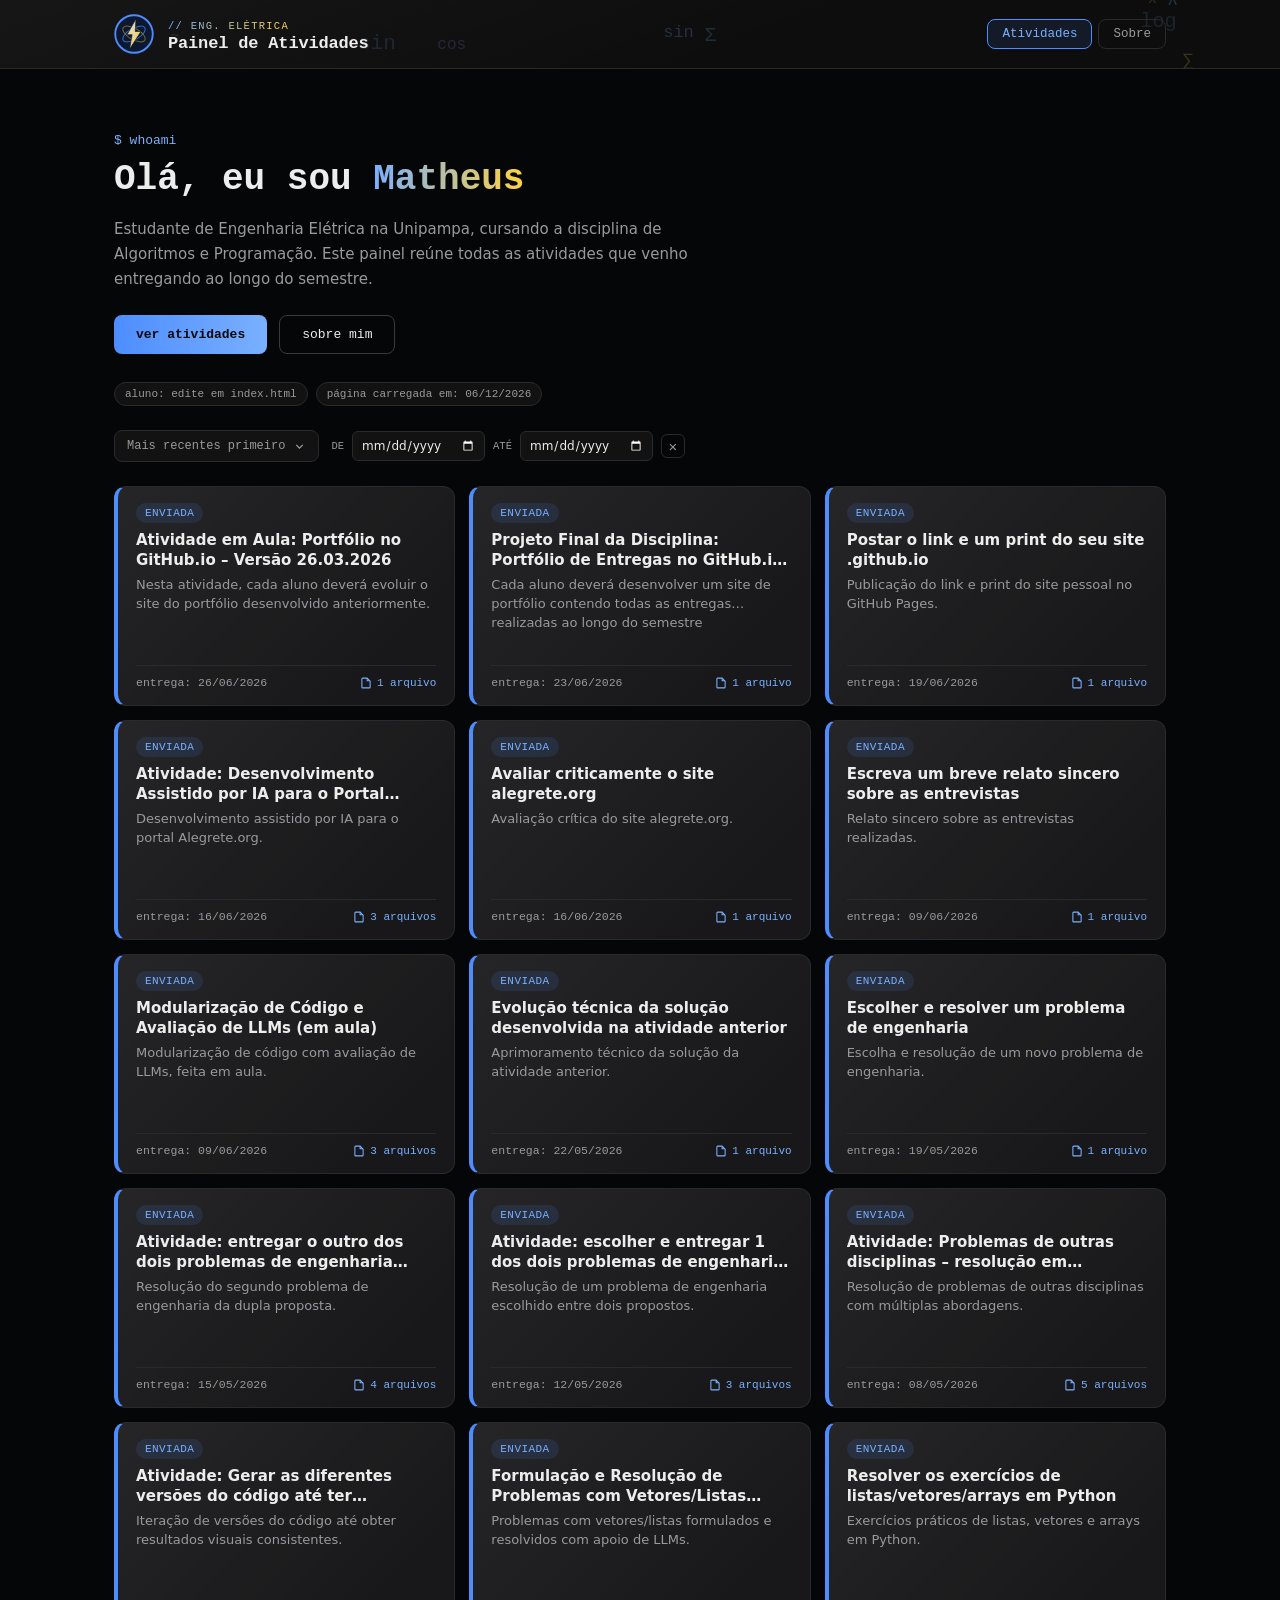
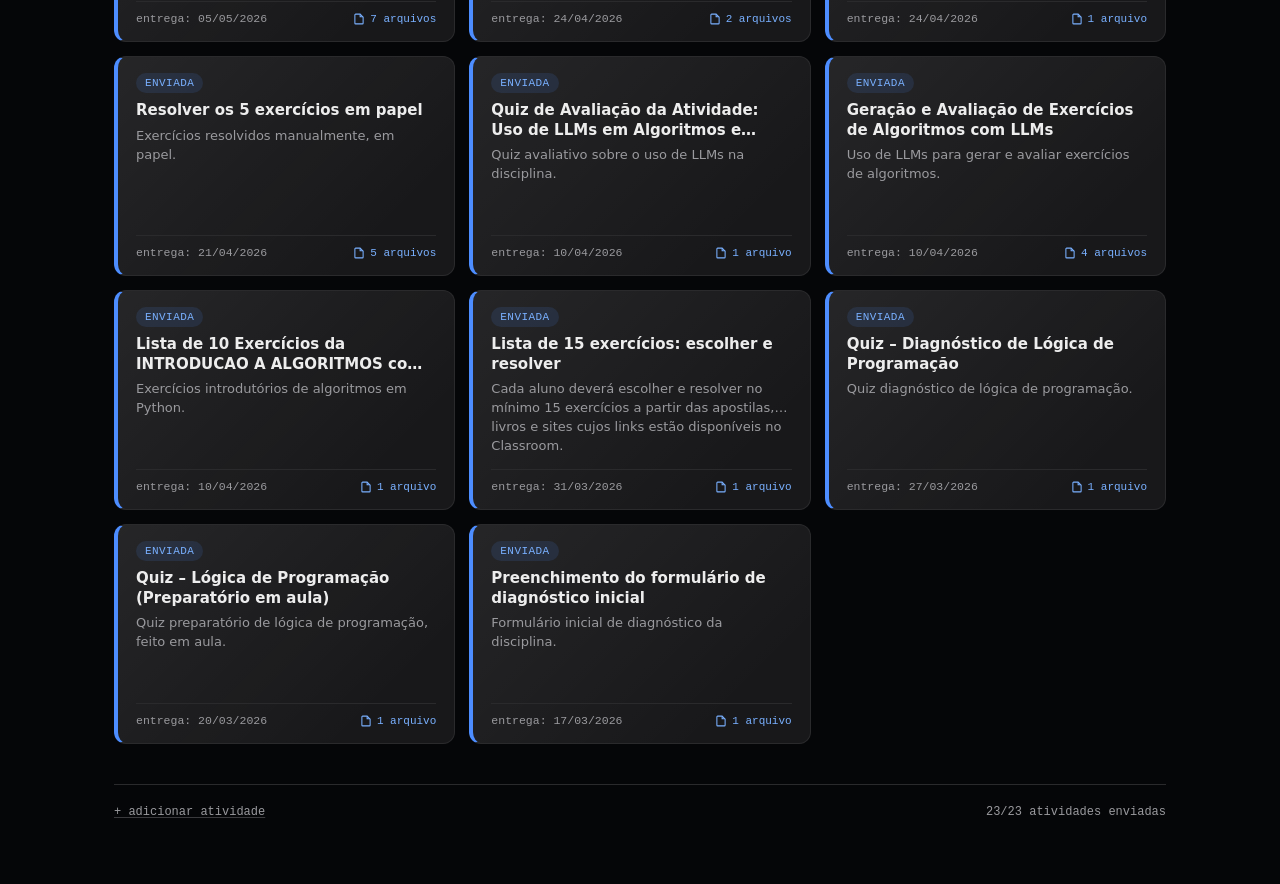
==== commit dcb3279b: "Add files via upload" ====
--- a/index.html
+++ b/index.html
@@ -4,10 +4,11 @@
   <meta charset="UTF-8" />
   <meta name="viewport" content="width=device-width, initial-scale=1.0" />
   <title>Acompanhamento — Algoritmos</title>
-  <link rel="stylesheet" href="style.css?v=22" />
+  <link rel="stylesheet" href="style.css?v=24" />
 </head>
 <body>
   <header class="topbar">
+    <canvas id="binary-rain" class="topbar-canvas"></canvas>
     <div class="topbar-inner">
       <div class="topbar-brand">
         <img src="icon-eletrica.svg?v=11" alt="Símbolo de engenharia elétrica" class="topbar-icon" />
@@ -25,29 +26,26 @@
 
   <main class="page-wrap">
 
-    <p class="subtitle">Histórico das atividades enviadas no Classroom.</p>
+    <section class="hero-intro">
+      <p class="hero-greeting">$ whoami</p>
+      <h2 class="hero-title">Olá, eu sou <span class="hero-name">Matheus</span></h2>
+      <p class="hero-text">
+        Estudante de Engenharia Elétrica na Unipampa, cursando a disciplina de
+        Algoritmos e Programação. Este painel reúne todas as atividades que
+        venho entregando ao longo do semestre.
+      </p>
+      <div class="hero-actions">
+        <button type="button" class="hero-btn hero-btn-primary" data-scroll-to="painel-atividades">ver atividades</button>
+        <button type="button" class="hero-btn hero-btn-secondary" data-goto-tab="sobre">sobre mim</button>
+      </div>
+    </section>
+
     <div class="meta-row meta-row-horizontal">
       <span class="meta-pill" id="nome-aluno">aluno: edite em index.html</span>
       <span class="meta-pill" id="ultima-atualizacao">atualizado em: --</span>
     </div>
 
     <div id="painel-atividades">
-      <section class="progress-section" id="progress-section">
-        <!-- preenchido via JS -->
-      </section>
-
-      <section class="summary" id="summary">
-        <!-- preenchido via JS -->
-      </section>
-
-      <section class="filters" id="filters">
-        <button class="filter-btn active" data-filter="todas">Todas</button>
-        <button class="filter-btn" data-filter="enviada">Enviadas</button>
-        <button class="filter-btn" data-filter="feita_nao_confirmada">Feitas (não confirmadas)</button>
-        <button class="filter-btn" data-filter="pendente">Pendentes</button>
-        <button class="filter-btn" data-filter="atrasada">Atrasadas</button>
-      </section>
-
       <section class="date-filter">
         <button class="sort-btn" id="btn-ordenar" data-ordem="desc">
           <span id="ordenar-label">Mais recentes primeiro</span>
@@ -116,6 +114,7 @@
   </main>
 
   <script src="activities.js?v=7"></script>
-  <script src="main.js?v=15"></script>
+  <script src="main.js?v=16"></script>
+  <script src="binary-rain.js?v=2"></script>
 </body>
 </html>
--- a/style.css
+++ b/style.css
@@ -50,9 +50,22 @@
     rgba(15, 15, 16, 0.92);
   backdrop-filter: blur(8px);
   border-bottom: 1px solid var(--line);
+  overflow: hidden;
+}
+
+.topbar-canvas {
+  position: absolute;
+  top: 0;
+  left: 0;
+  width: 100%;
+  height: 100%;
+  z-index: 0;
+  pointer-events: none;
 }
 
 .topbar-inner {
+  position: relative;
+  z-index: 1;
   max-width: 1100px;
   margin: 0 auto;
   padding: 14px 24px;
@@ -122,6 +135,80 @@
   margin: 0 0 14px;
 }
 
+/* ===================================================================
+   HERO — introdução pessoal
+   =================================================================== */
+.hero-intro {
+  padding: 36px 0 28px;
+}
+
+.hero-greeting {
+  font-family: var(--mono);
+  font-size: 13px;
+  color: var(--accent-bright);
+  margin: 0 0 10px;
+}
+
+.hero-title {
+  font-family: var(--mono);
+  font-size: clamp(26px, 4vw, 36px);
+  line-height: 1.2;
+  margin: 0 0 16px;
+  color: var(--ink);
+}
+
+.hero-name {
+  background: linear-gradient(90deg, var(--accent-bright), var(--spark));
+  -webkit-background-clip: text;
+  background-clip: text;
+  color: transparent;
+}
+
+.hero-text {
+  font-size: 15px;
+  line-height: 1.65;
+  color: var(--ink-dim);
+  max-width: 620px;
+  margin: 0 0 24px;
+}
+
+.hero-actions {
+  display: flex;
+  flex-wrap: wrap;
+  gap: 12px;
+}
+
+.hero-btn {
+  font-family: var(--mono);
+  font-size: 13px;
+  padding: 11px 22px;
+  border-radius: 8px;
+  cursor: pointer;
+  transition: transform 0.15s, border-color 0.15s, background 0.15s;
+}
+
+.hero-btn-primary {
+  background: linear-gradient(90deg, var(--accent), var(--accent-bright));
+  color: #06080d;
+  border: none;
+  font-weight: 600;
+}
+
+.hero-btn-primary:hover {
+  transform: translateY(-1px);
+}
+
+.hero-btn-secondary {
+  background: transparent;
+  border: 1px solid var(--line-bright);
+  color: var(--ink);
+}
+
+.hero-btn-secondary:hover {
+  border-color: var(--accent-dim);
+  color: var(--accent-bright);
+}
+
 .meta-row {
   display: flex;
   flex-wrap: wrap;
@@ -321,214 +408,6 @@
   line-height: 1.6;
   color: var(--ink-dim);
   margin: 0;
-}
-
-/* ===================================================================
-   PROGRESSO (círculo + barra segmentada)
-   =================================================================== */
-.progress-section {
-  display: flex;
-  align-items: center;
-  gap: 28px;
-  border: 1px solid var(--line);
-  background:
-    linear-gradient(120deg, rgba(255,255,255,0.10), transparent 70%),
-    var(--bg-soft);
-  border-radius: 14px;
-  padding: 24px 28px;
-  margin-bottom: 20px;
-  flex-wrap: wrap;
-}
-
-.progress-ring-wrap {
-  position: relative;
-  flex: 0 0 auto;
-  width: 100px;
-  height: 100px;
-}
-
-.progress-ring-wrap svg {
-  width: 100px;
-  height: 100px;
-  transform: rotate(-90deg);
-}
-
-.progress-ring-bg {
-  fill: none;
-  stroke: var(--line);
-  stroke-width: 9;
-}
-
-.progress-ring-fill {
-  fill: none;
-  stroke: url(#progress-gradient);
-  stroke-width: 9;
-  stroke-linecap: round;
-  transition: stroke-dashoffset 0.6s ease;
-}
-
-.progress-ring-label {
-  position: absolute;
-  inset: 0;
-  display: flex;
-  flex-direction: column;
-  align-items: center;
-  justify-content: center;
-}
-
-.progress-ring-label .pct {
-  font-family: var(--mono);
-  font-size: 20px;
-  font-weight: 600;
-  color: var(--ink);
-}
-
-.progress-ring-label .pct-sub {
-  font-family: var(--mono);
-  font-size: 9px;
-  color: var(--ink-dim);
-  margin-top: 2px;
-}
-
-.progress-detail {
-  flex: 1 1 260px;
-  min-width: 240px;
-}
-
-.progress-detail h3 {
-  font-family: var(--mono);
-  font-size: 12px;
-  color: var(--ink-dim);
-  margin: 0 0 10px;
-  font-weight: 400;
-  text-transform: uppercase;
-  letter-spacing: 0.04em;
-  text-align: left;
-}
-
-.progress-bar {
-  display: flex;
-  width: 100%;
-  height: 10px;
-  border-radius: 999px;
-  overflow: hidden;
-  background: var(--line);
-}
-
-.progress-bar .seg {
-  height: 100%;
-}
-
-.progress-bar .seg.enviada { background: linear-gradient(90deg, var(--accent-dim), var(--accent)); }
-.progress-bar .seg.feita_nao_confirmada { background: linear-gradient(90deg, var(--warn), var(--spark)); }
-.progress-bar .seg.atrasada { background: var(--danger); }
-.progress-bar .seg.pendente { background: var(--line-bright); }
-
-.progress-legend {
-  display: flex;
-  flex-wrap: wrap;
-  gap: 16px;
-  margin-top: 12px;
-}
-
-.progress-legend .item {
-  display: flex;
-  align-items: center;
-  gap: 6px;
-  font-family: var(--mono);
-  font-size: 11px;
-  color: var(--ink-dim);
-}
-
-.progress-legend .dot {
-  width: 7px;
-  height: 7px;
-  border-radius: 50%;
-  flex: 0 0 auto;
-}
-
-.progress-legend .dot.enviada { background: var(--accent); }
-.progress-legend .dot.feita_nao_confirmada { background: var(--warn); }
-.progress-legend .dot.atrasada { background: var(--danger); }
-.progress-legend .dot.pendente { background: var(--line-bright); }
-
-@media (max-width: 560px) {
-  .progress-section { flex-direction: column; align-items: center; }
-  .progress-detail { text-align: center; }
-  .progress-detail h3 { text-align: center; }
-}
-
-/* ===================================================================
-   RESUMO / CONTADORES
-   =================================================================== */
-.summary {
-  display: grid;
-  grid-template-columns: repeat(5, 1fr);
-  gap: 12px;
-  margin-bottom: 20px;
-}
-
-.stat {
-  border: 1px solid var(--line);
-  background:
-    linear-gradient(160deg, rgba(255,255,255,0.08), transparent 70%),
-    var(--bg-soft);
-  border-radius: 10px;
-  padding: 12px 10px;
-}
-
-.stat .num {
-  font-family: var(--mono);
-  font-size: 22px;
-  font-weight: 600;
-  line-height: 1;
-}
-
-.stat .label {
-  font-size: 10.5px;
-  color: var(--ink-dim);
-  margin-top: 4px;
-}
-
-.stat.total .num { color: var(--ink); }
-.stat.enviada .num { color: var(--accent-bright); }
-.stat.feita_nao_confirmada .num { color: var(--warn); }
-.stat.pendente .num { color: var(--ink-dim); }
-.stat.atrasada .num { color: var(--danger); }
-
-@media (max-width: 640px) {
-  .summary { grid-template-columns: repeat(2, 1fr); }
-}
-
-/* ===================================================================
-   FILTROS
-   =================================================================== */
-.filters {
-  display: flex;
-  flex-wrap: wrap;
-  gap: 8px;
-  margin-bottom: 16px;
-}
-
-.filter-btn {
-  font-family: var(--mono);
-  font-size: 12.5px;
-  background: var(--bg-soft);
-  border: 1px solid var(--line);
-  color: var(--ink-dim);
-  padding: 8px 14px;
-  border-radius: 8px;
-  cursor: pointer;
-  text-align: left;
-  transition: border-color 0.15s, color 0.15s;
-}
-
-.filter-btn:hover { border-color: var(--accent-dim); color: var(--ink); }
-
-.filter-btn.active {
-  border-color: var(--accent);
-  color: var(--accent-bright);
-  background: rgba(77,141,255,0.1);
 }
 
 /* ===================================================================
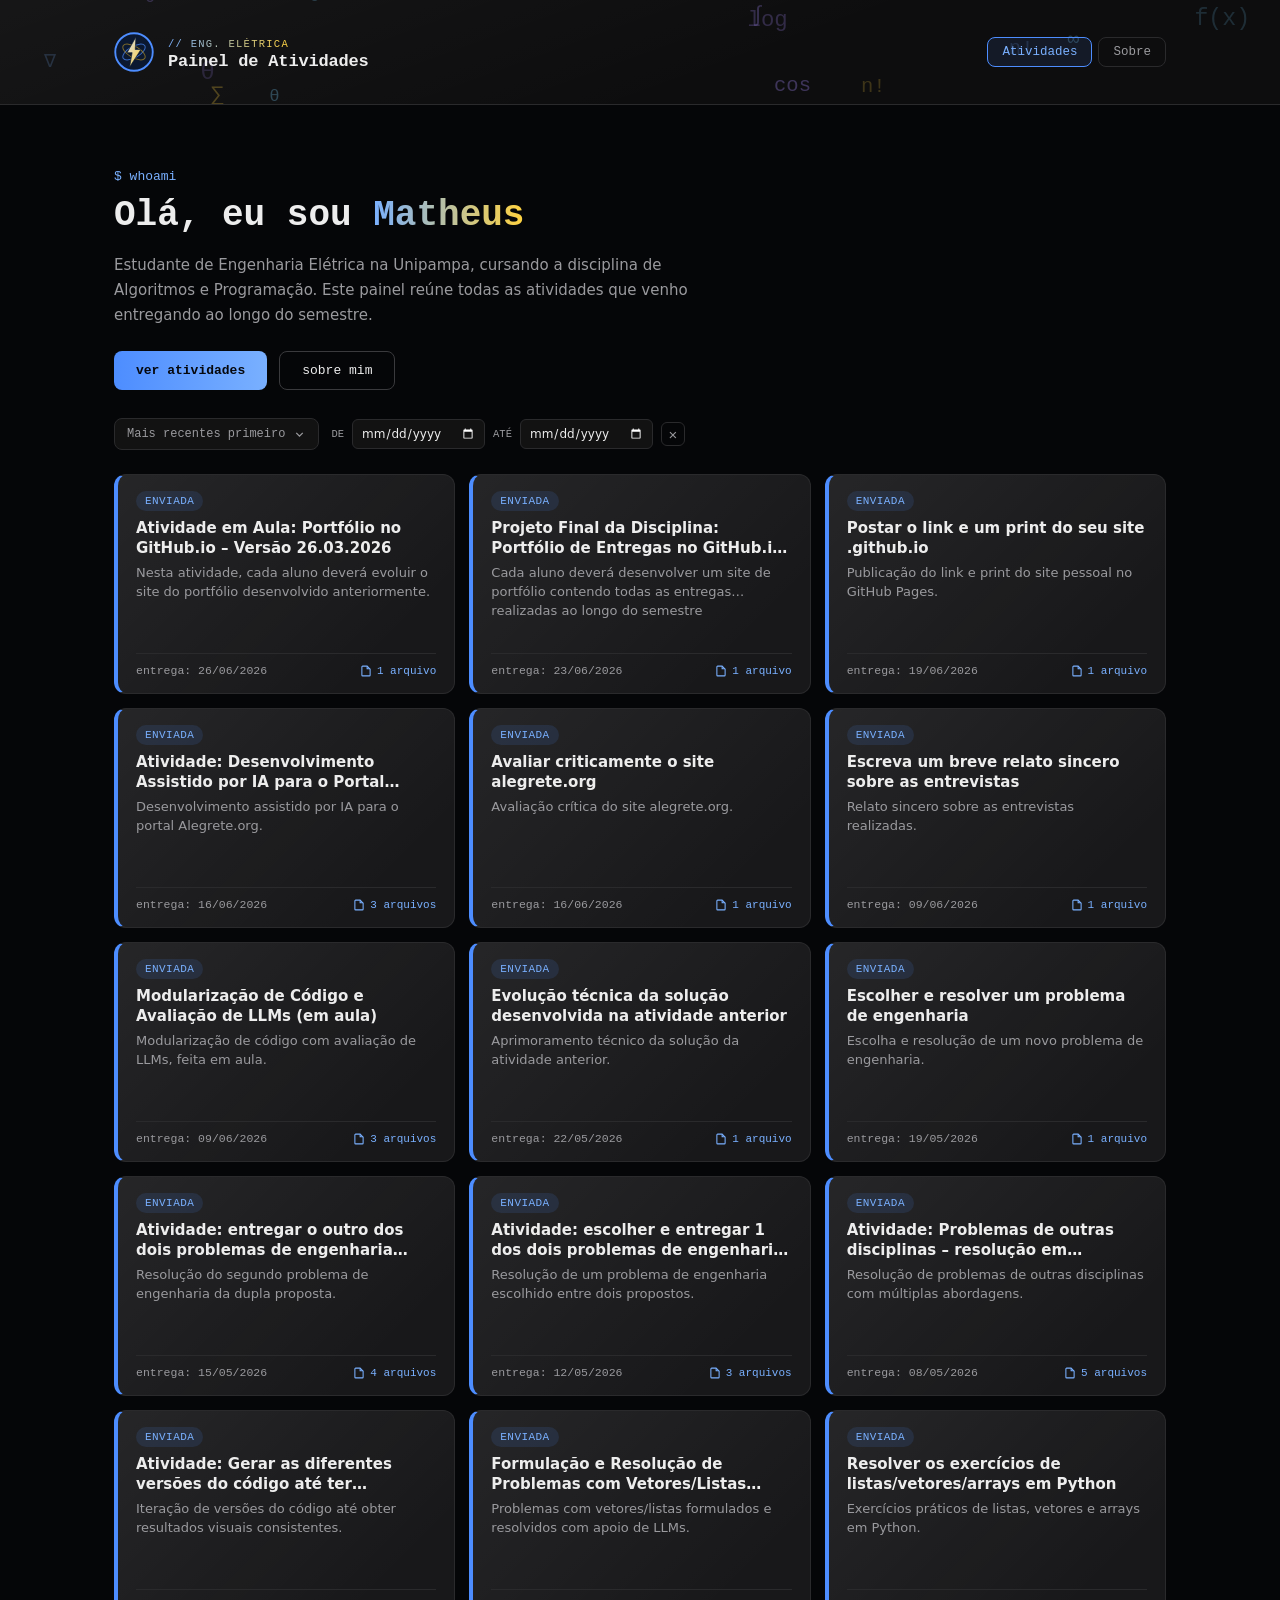
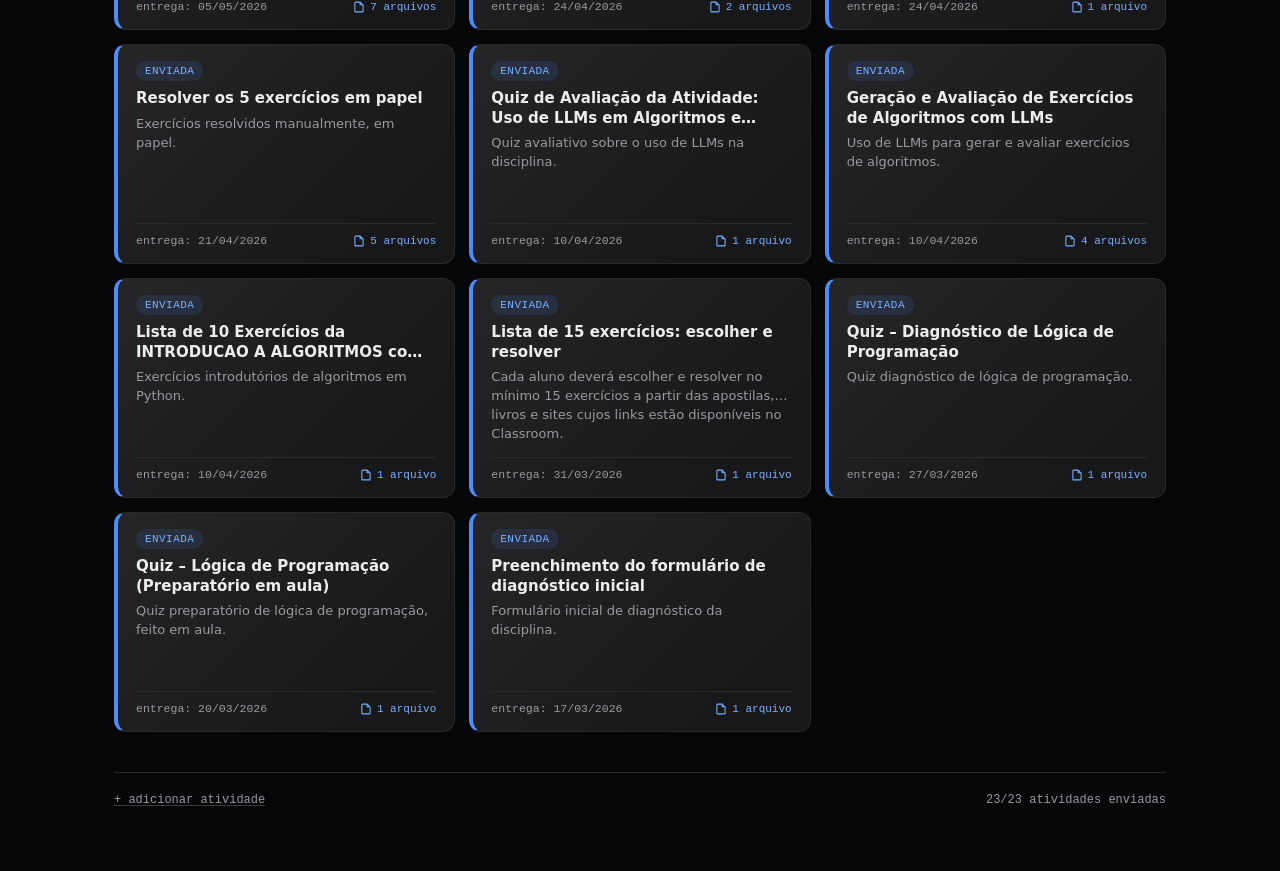
==== commit 0de85d54: "Add files via upload" ====
--- a/index.html
+++ b/index.html
@@ -4,7 +4,7 @@
   <meta charset="UTF-8" />
   <meta name="viewport" content="width=device-width, initial-scale=1.0" />
   <title>Acompanhamento — Algoritmos</title>
-  <link rel="stylesheet" href="style.css?v=24" />
+  <link rel="stylesheet" href="style.css?v=25" />
 </head>
 <body>
   <header class="topbar">
@@ -39,11 +39,6 @@
         <button type="button" class="hero-btn hero-btn-secondary" data-goto-tab="sobre">sobre mim</button>
       </div>
     </section>
-
-    <div class="meta-row meta-row-horizontal">
-      <span class="meta-pill" id="nome-aluno">aluno: edite em index.html</span>
-      <span class="meta-pill" id="ultima-atualizacao">atualizado em: --</span>
-    </div>
 
     <div id="painel-atividades">
       <section class="date-filter">
@@ -114,7 +109,7 @@
   </main>
 
   <script src="activities.js?v=7"></script>
-  <script src="main.js?v=16"></script>
-  <script src="binary-rain.js?v=2"></script>
+  <script src="main.js?v=17"></script>
+  <script src="binary-rain.js?v=3"></script>
 </body>
 </html>
--- a/style.css
+++ b/style.css
@@ -68,7 +68,7 @@
   z-index: 1;
   max-width: 1100px;
   margin: 0 auto;
-  padding: 14px 24px;
+  padding: 32px 24px;
   display: flex;
   align-items: center;
   justify-content: space-between;
@@ -915,6 +915,11 @@
 /* ===================================================================
    PÁGINA DE DETALHES DE ATIVIDADE (atividade.html)
    =================================================================== */
+.topbar-detail .topbar-inner {
+  padding: 24px 24px;
+  justify-content: flex-start;
+}
+
 .detail-page {
   min-height: 100vh;
   background: #050608;
@@ -931,7 +936,6 @@
   font-family: var(--mono);
   font-size: 13px;
   color: var(--ink-dim);
-  margin-bottom: 24px;
   text-decoration: underline;
   text-decoration-color: var(--line-bright);
 }
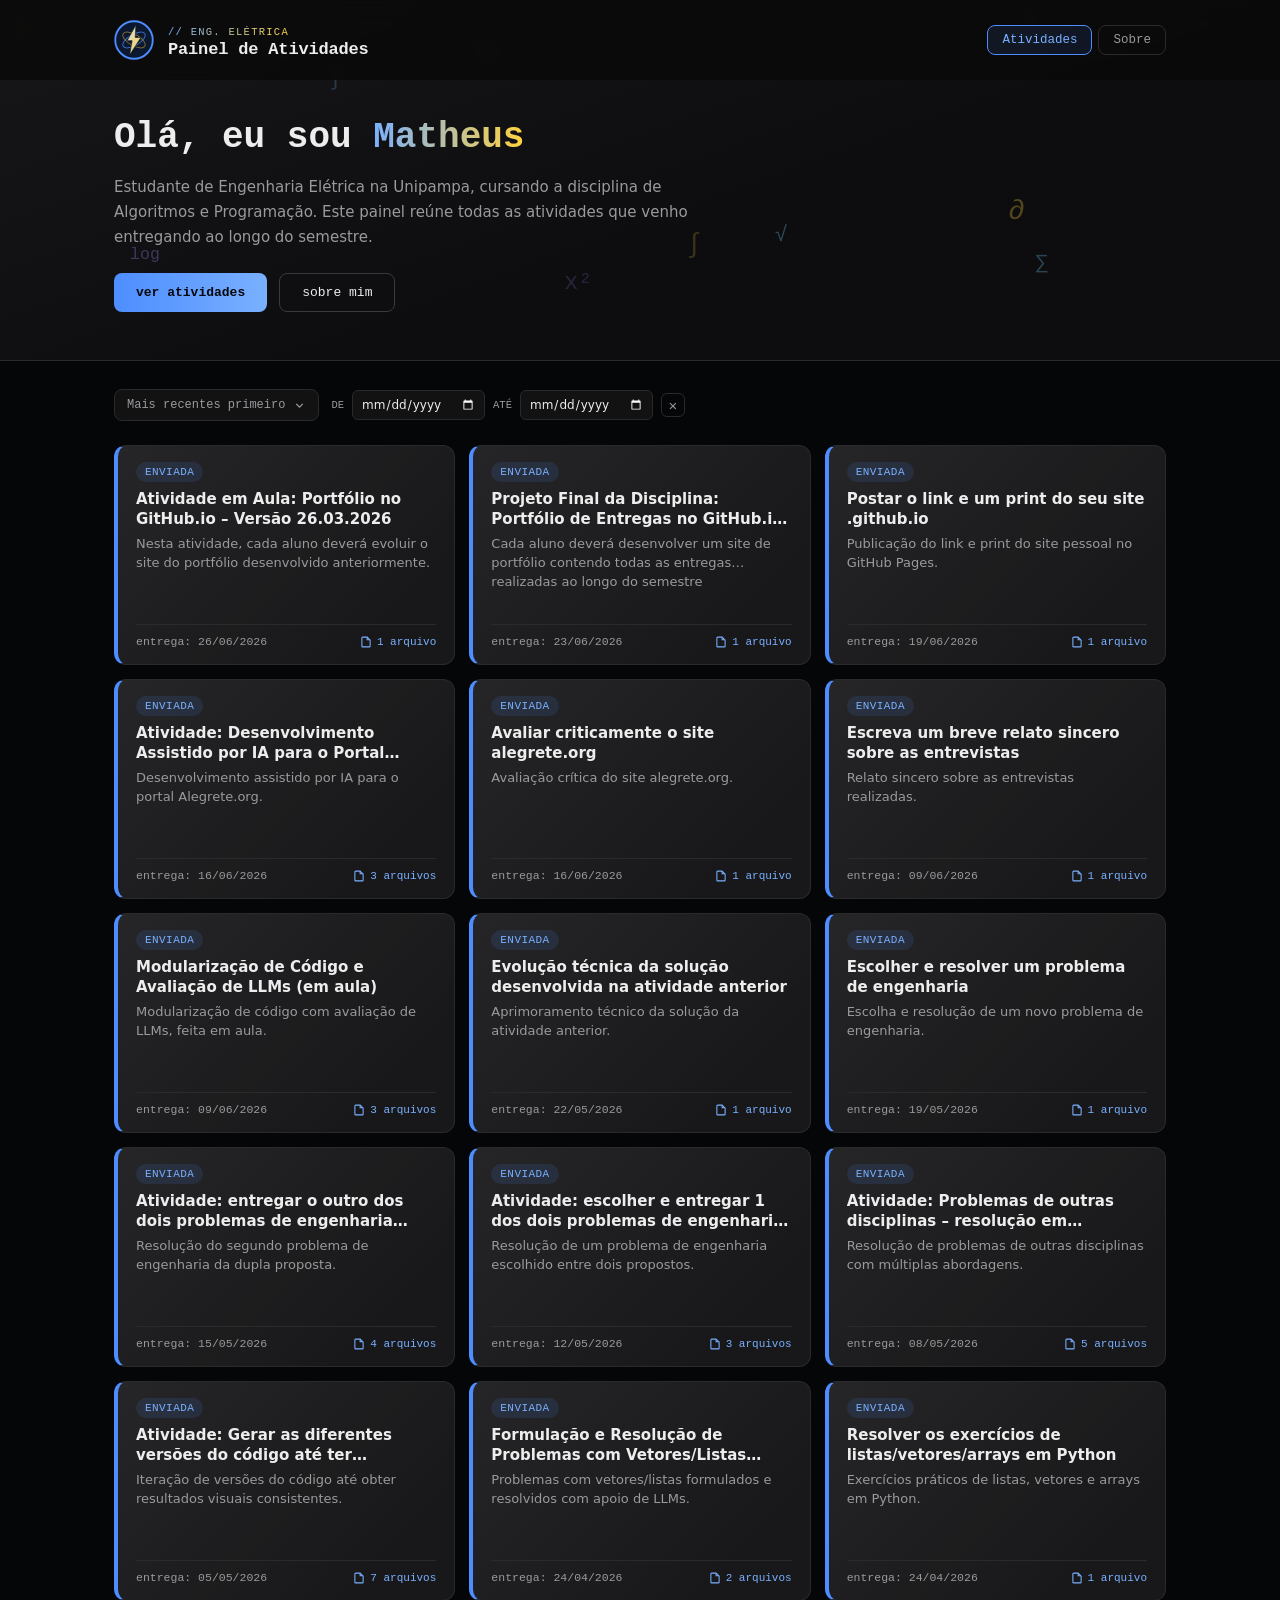
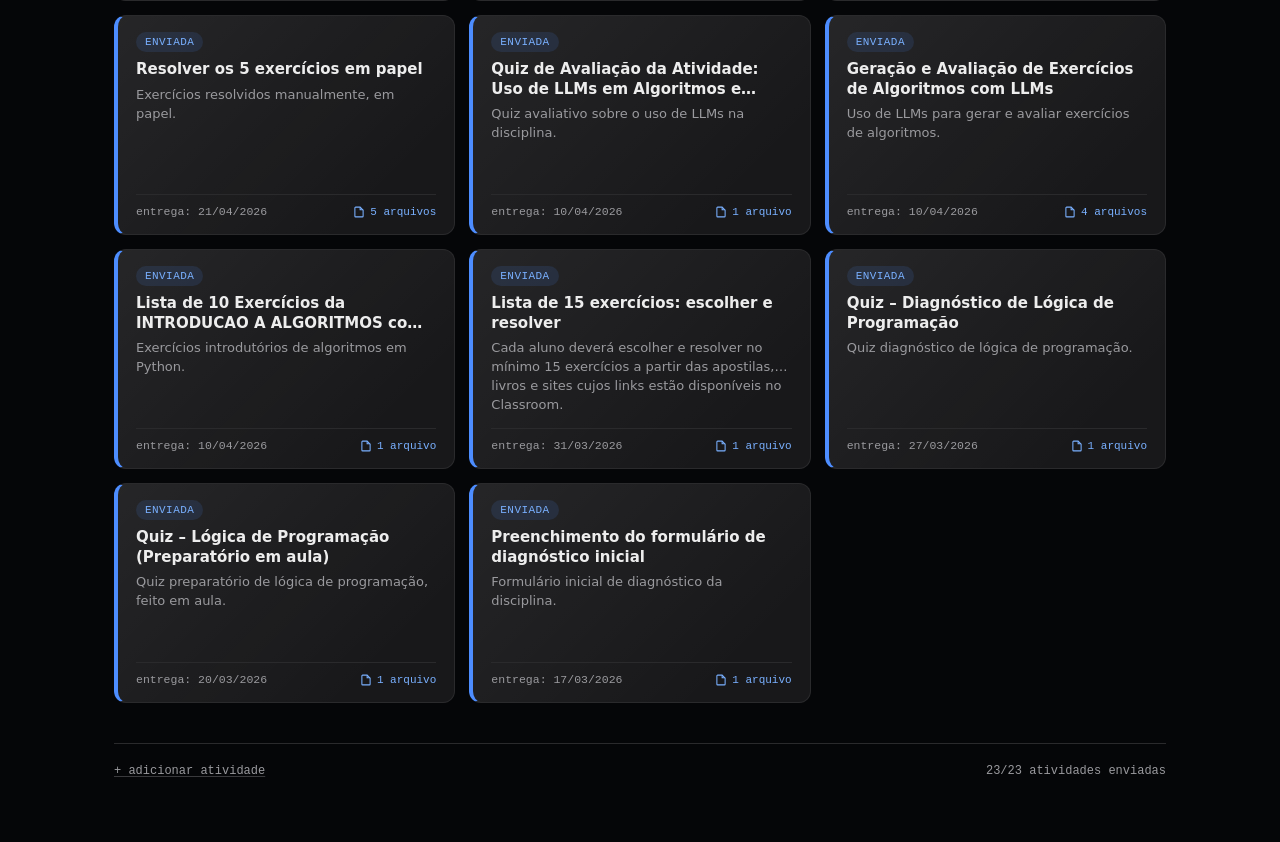
==== commit ae2c9f0b: "Add files via upload" ====
--- a/index.html
+++ b/index.html
@@ -4,41 +4,45 @@
   <meta charset="UTF-8" />
   <meta name="viewport" content="width=device-width, initial-scale=1.0" />
   <title>Acompanhamento — Algoritmos</title>
-  <link rel="stylesheet" href="style.css?v=25" />
+  <link rel="stylesheet" href="style.css?v=27" />
 </head>
 <body>
-  <header class="topbar">
-    <canvas id="binary-rain" class="topbar-canvas"></canvas>
-    <div class="topbar-inner">
-      <div class="topbar-brand">
-        <img src="icon-eletrica.svg?v=11" alt="Símbolo de engenharia elétrica" class="topbar-icon" />
-        <div>
-          <p class="eyebrow">// eng. elétrica</p>
-          <h1>Painel de Atividades</h1>
+  <div class="hero-zone">
+    <canvas id="binary-rain" class="hero-zone-canvas"></canvas>
+
+    <header class="topbar">
+      <div class="topbar-inner">
+        <div class="topbar-brand">
+          <img src="icon-eletrica.svg?v=11" alt="Símbolo de engenharia elétrica" class="topbar-icon" />
+          <div>
+            <p class="eyebrow">// eng. elétrica</p>
+            <h1>Painel de Atividades</h1>
+          </div>
         </div>
+        <nav class="tabs">
+          <button class="tab-btn active" data-tab="atividades">Atividades</button>
+          <button class="tab-btn" data-tab="sobre">Sobre</button>
+        </nav>
       </div>
-      <nav class="tabs">
-        <button class="tab-btn active" data-tab="atividades">Atividades</button>
-        <button class="tab-btn" data-tab="sobre">Sobre</button>
-      </nav>
+    </header>
+
+    <div class="hero-zone-inner">
+      <section class="hero-intro">
+        <h2 class="hero-title">Olá, eu sou <span class="hero-name">Matheus</span></h2>
+        <p class="hero-text">
+          Estudante de Engenharia Elétrica na Unipampa, cursando a disciplina de
+          Algoritmos e Programação. Este painel reúne todas as atividades que
+          venho entregando ao longo do semestre.
+        </p>
+        <div class="hero-actions">
+          <button type="button" class="hero-btn hero-btn-primary" data-scroll-to="painel-atividades">ver atividades</button>
+          <button type="button" class="hero-btn hero-btn-secondary" data-goto-tab="sobre">sobre mim</button>
+        </div>
+      </section>
     </div>
-  </header>
+  </div>
 
   <main class="page-wrap">
-
-    <section class="hero-intro">
-      <p class="hero-greeting">$ whoami</p>
-      <h2 class="hero-title">Olá, eu sou <span class="hero-name">Matheus</span></h2>
-      <p class="hero-text">
-        Estudante de Engenharia Elétrica na Unipampa, cursando a disciplina de
-        Algoritmos e Programação. Este painel reúne todas as atividades que
-        venho entregando ao longo do semestre.
-      </p>
-      <div class="hero-actions">
-        <button type="button" class="hero-btn hero-btn-primary" data-scroll-to="painel-atividades">ver atividades</button>
-        <button type="button" class="hero-btn hero-btn-secondary" data-goto-tab="sobre">sobre mim</button>
-      </div>
-    </section>
 
     <div id="painel-atividades">
       <section class="date-filter">
@@ -63,9 +67,14 @@
 
     <div class="about-page hidden" id="painel-sobre">
       <div class="about-card">
-        <div class="about-avatar"><img src="foto-maths.jpg" alt="Foto de Matheus Leal Peres" /></div>
-        <h2>Matheus Leal Peres</h2>
-        <p class="about-role">Engenharia Elétrica — Disciplina de Algoritmos</p>
+        <div class="about-header">
+          <div class="about-header-left">
+            <div class="about-avatar"><img src="foto-maths.jpg" alt="Foto de Matheus Leal Peres" /></div>
+            <h2>Matheus Leal Peres</h2>
+            <p class="about-role">Engenharia Elétrica — Disciplina de Algoritmos</p>
+          </div>
+          <img src="imagens/unipampa-logo.svg" alt="Universidade Federal do Pampa" class="about-university-logo" />
+        </div>
 
         <div class="about-contacts">
           <a href="mailto:matheuslp.aluno@unipampa.edu.br" class="about-contact">
--- a/style.css
+++ b/style.css
@@ -41,19 +41,16 @@
 /* ===================================================================
    LAYOUT — header fixo no topo + coluna única
    =================================================================== */
-.topbar {
-  position: sticky;
-  top: 0;
-  z-index: 100;
+.hero-zone {
+  position: relative;
+  overflow: hidden;
   background:
     linear-gradient(160deg, rgba(255,255,255,0.04), transparent 60%),
     rgba(15, 15, 16, 0.92);
-  backdrop-filter: blur(8px);
   border-bottom: 1px solid var(--line);
-  overflow: hidden;
-}
-
-.topbar-canvas {
+}
+
+.hero-zone-canvas {
   position: absolute;
   top: 0;
   left: 0;
@@ -63,17 +60,30 @@
   pointer-events: none;
 }
 
+.topbar {
+  position: sticky;
+  top: 0;
+  z-index: 100;
+  background: rgba(10, 10, 10, 0.85);
+  backdrop-filter: blur(10px);
+}
+
 .topbar-inner {
   position: relative;
   z-index: 1;
   max-width: 1100px;
   margin: 0 auto;
-  padding: 32px 24px;
+  padding: 20px 24px;
   display: flex;
   align-items: center;
   justify-content: space-between;
   gap: 20px;
   flex-wrap: wrap;
+}
+
+.hero-zone-inner {
+  position: relative;
+  z-index: 1;
 }
 
 .topbar-brand {
@@ -139,14 +149,9 @@
    HERO — introdução pessoal
    =================================================================== */
 .hero-intro {
-  padding: 36px 0 28px;
-}
-
-.hero-greeting {
-  font-family: var(--mono);
-  font-size: 13px;
-  color: var(--accent-bright);
-  margin: 0 0 10px;
+  max-width: 1100px;
+  margin: 0 auto;
+  padding: 36px 24px 48px;
 }
 
 .hero-title {
@@ -319,6 +324,26 @@
   height: 100%;
   object-fit: cover;
   display: block;
+}
+
+.about-header {
+  display: flex;
+  align-items: flex-start;
+  justify-content: space-between;
+  gap: 20px;
+  flex-wrap: wrap;
+}
+
+.about-header-left {
+  flex: 1 1 auto;
+  min-width: 0;
+}
+
+.about-university-logo {
+  width: 64px;
+  height: auto;
+  flex: 0 0 auto;
+  opacity: 0.9;
 }
 
 .about-card h2 {
@@ -915,14 +940,29 @@
 /* ===================================================================
    PÁGINA DE DETALHES DE ATIVIDADE (atividade.html)
    =================================================================== */
-.topbar-detail .topbar-inner {
-  padding: 24px 24px;
-  justify-content: flex-start;
+.detail-page-zone {
+  position: relative;
+  min-height: 100vh;
+  background:
+    linear-gradient(160deg, rgba(255,255,255,0.04), transparent 60%),
+    #050608;
+  overflow: hidden;
+}
+
+.detail-page-canvas {
+  position: absolute;
+  top: 0;
+  left: 0;
+  width: 100%;
+  height: 100%;
+  z-index: 0;
+  pointer-events: none;
 }
 
 .detail-page {
+  position: relative;
+  z-index: 1;
   min-height: 100vh;
-  background: #050608;
   padding: 40px 24px 80px;
 }
 
@@ -936,6 +976,7 @@
   font-family: var(--mono);
   font-size: 13px;
   color: var(--ink-dim);
+  margin-bottom: 24px;
   text-decoration: underline;
   text-decoration-color: var(--line-bright);
 }
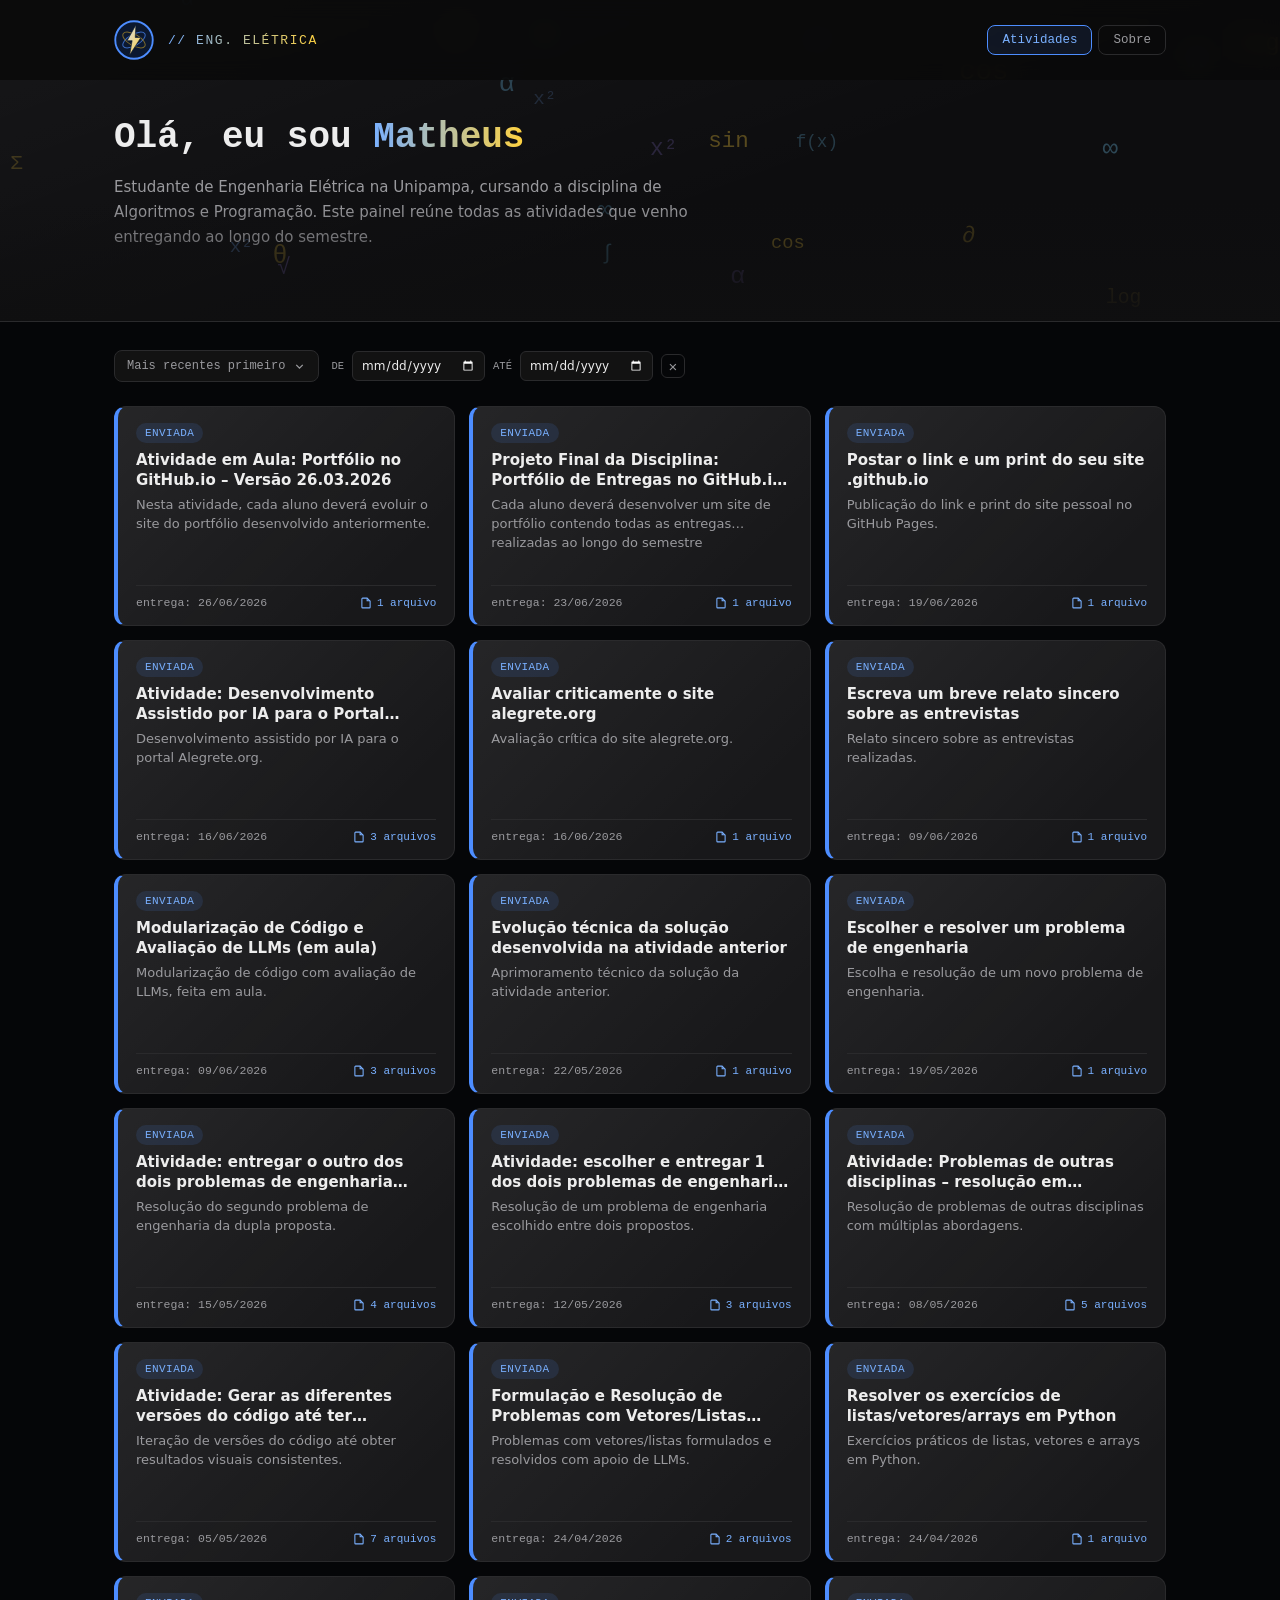
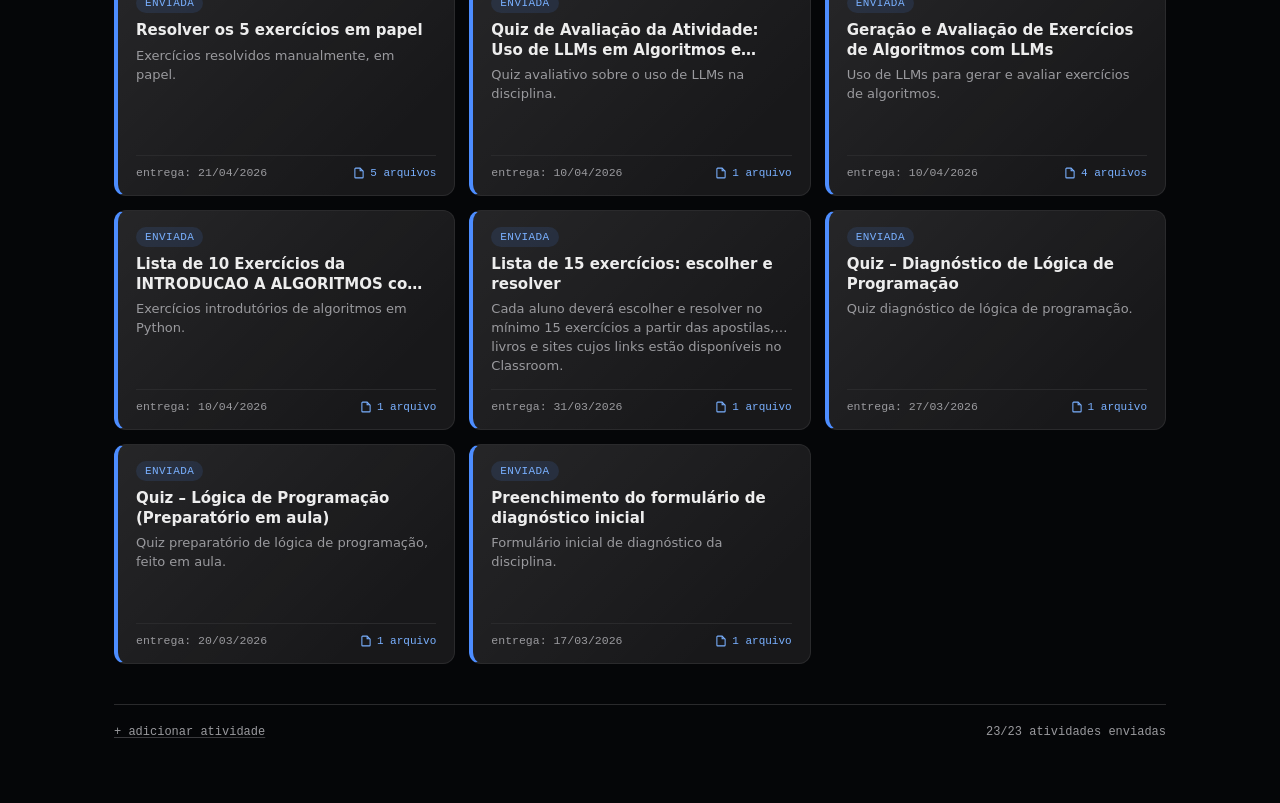
==== commit c43fbd1f: "Add files via upload" ====
--- a/index.html
+++ b/index.html
@@ -4,7 +4,7 @@
   <meta charset="UTF-8" />
   <meta name="viewport" content="width=device-width, initial-scale=1.0" />
   <title>Acompanhamento — Algoritmos</title>
-  <link rel="stylesheet" href="style.css?v=27" />
+  <link rel="stylesheet" href="style.css?v=28" />
 </head>
 <body>
   <div class="hero-zone">
@@ -14,10 +14,7 @@
       <div class="topbar-inner">
         <div class="topbar-brand">
           <img src="icon-eletrica.svg?v=11" alt="Símbolo de engenharia elétrica" class="topbar-icon" />
-          <div>
-            <p class="eyebrow">// eng. elétrica</p>
-            <h1>Painel de Atividades</h1>
-          </div>
+          <p class="eyebrow">// eng. elétrica</p>
         </div>
         <nav class="tabs">
           <button class="tab-btn active" data-tab="atividades">Atividades</button>
@@ -34,10 +31,6 @@
           Algoritmos e Programação. Este painel reúne todas as atividades que
           venho entregando ao longo do semestre.
         </p>
-        <div class="hero-actions">
-          <button type="button" class="hero-btn hero-btn-primary" data-scroll-to="painel-atividades">ver atividades</button>
-          <button type="button" class="hero-btn hero-btn-secondary" data-goto-tab="sobre">sobre mim</button>
-        </div>
       </section>
     </div>
   </div>
@@ -118,7 +111,7 @@
   </main>
 
   <script src="activities.js?v=7"></script>
-  <script src="main.js?v=17"></script>
-  <script src="binary-rain.js?v=3"></script>
+  <script src="main.js?v=18"></script>
+  <script src="binary-rain.js?v=4"></script>
 </body>
 </html>
--- a/style.css
+++ b/style.css
@@ -50,6 +50,18 @@
   border-bottom: 1px solid var(--line);
 }
 
+.hero-zone::after {
+  content: "";
+  position: absolute;
+  left: 0;
+  right: 0;
+  bottom: 0;
+  height: 120px;
+  background: linear-gradient(to bottom, transparent, rgba(15, 15, 16, 0.92));
+  pointer-events: none;
+  z-index: 2;
+}
+
 .hero-zone-canvas {
   position: absolute;
   top: 0;
@@ -99,14 +111,9 @@
   display: block;
 }
 
-.topbar-brand h1 {
-  font-size: 17px;
+.topbar-brand .eyebrow {
   margin: 0;
-}
-
-.topbar-brand .eyebrow {
-  margin: 0 0 2px;
-  font-size: 10.5px;
+  font-size: 13px;
 }
 
 .page-wrap {
@@ -177,43 +184,6 @@
   margin: 0 0 24px;
 }
 
-.hero-actions {
-  display: flex;
-  flex-wrap: wrap;
-  gap: 12px;
-}
-
-.hero-btn {
-  font-family: var(--mono);
-  font-size: 13px;
-  padding: 11px 22px;
-  border-radius: 8px;
-  cursor: pointer;
-  transition: transform 0.15s, border-color 0.15s, background 0.15s;
-}
-
-.hero-btn-primary {
-  background: linear-gradient(90deg, var(--accent), var(--accent-bright));
-  color: #06080d;
-  border: none;
-  font-weight: 600;
-}
-
-.hero-btn-primary:hover {
-  transform: translateY(-1px);
-}
-
-.hero-btn-secondary {
-  background: transparent;
-  border: 1px solid var(--line-bright);
-  color: var(--ink);
-}
-
-.hero-btn-secondary:hover {
-  border-color: var(--accent-dim);
-  color: var(--accent-bright);
-}
-
 .meta-row {
   display: flex;
   flex-wrap: wrap;
@@ -340,10 +310,10 @@
 }
 
 .about-university-logo {
-  width: 64px;
+  width: 110px;
   height: auto;
   flex: 0 0 auto;
-  opacity: 0.9;
+  opacity: 0.95;
 }
 
 .about-card h2 {
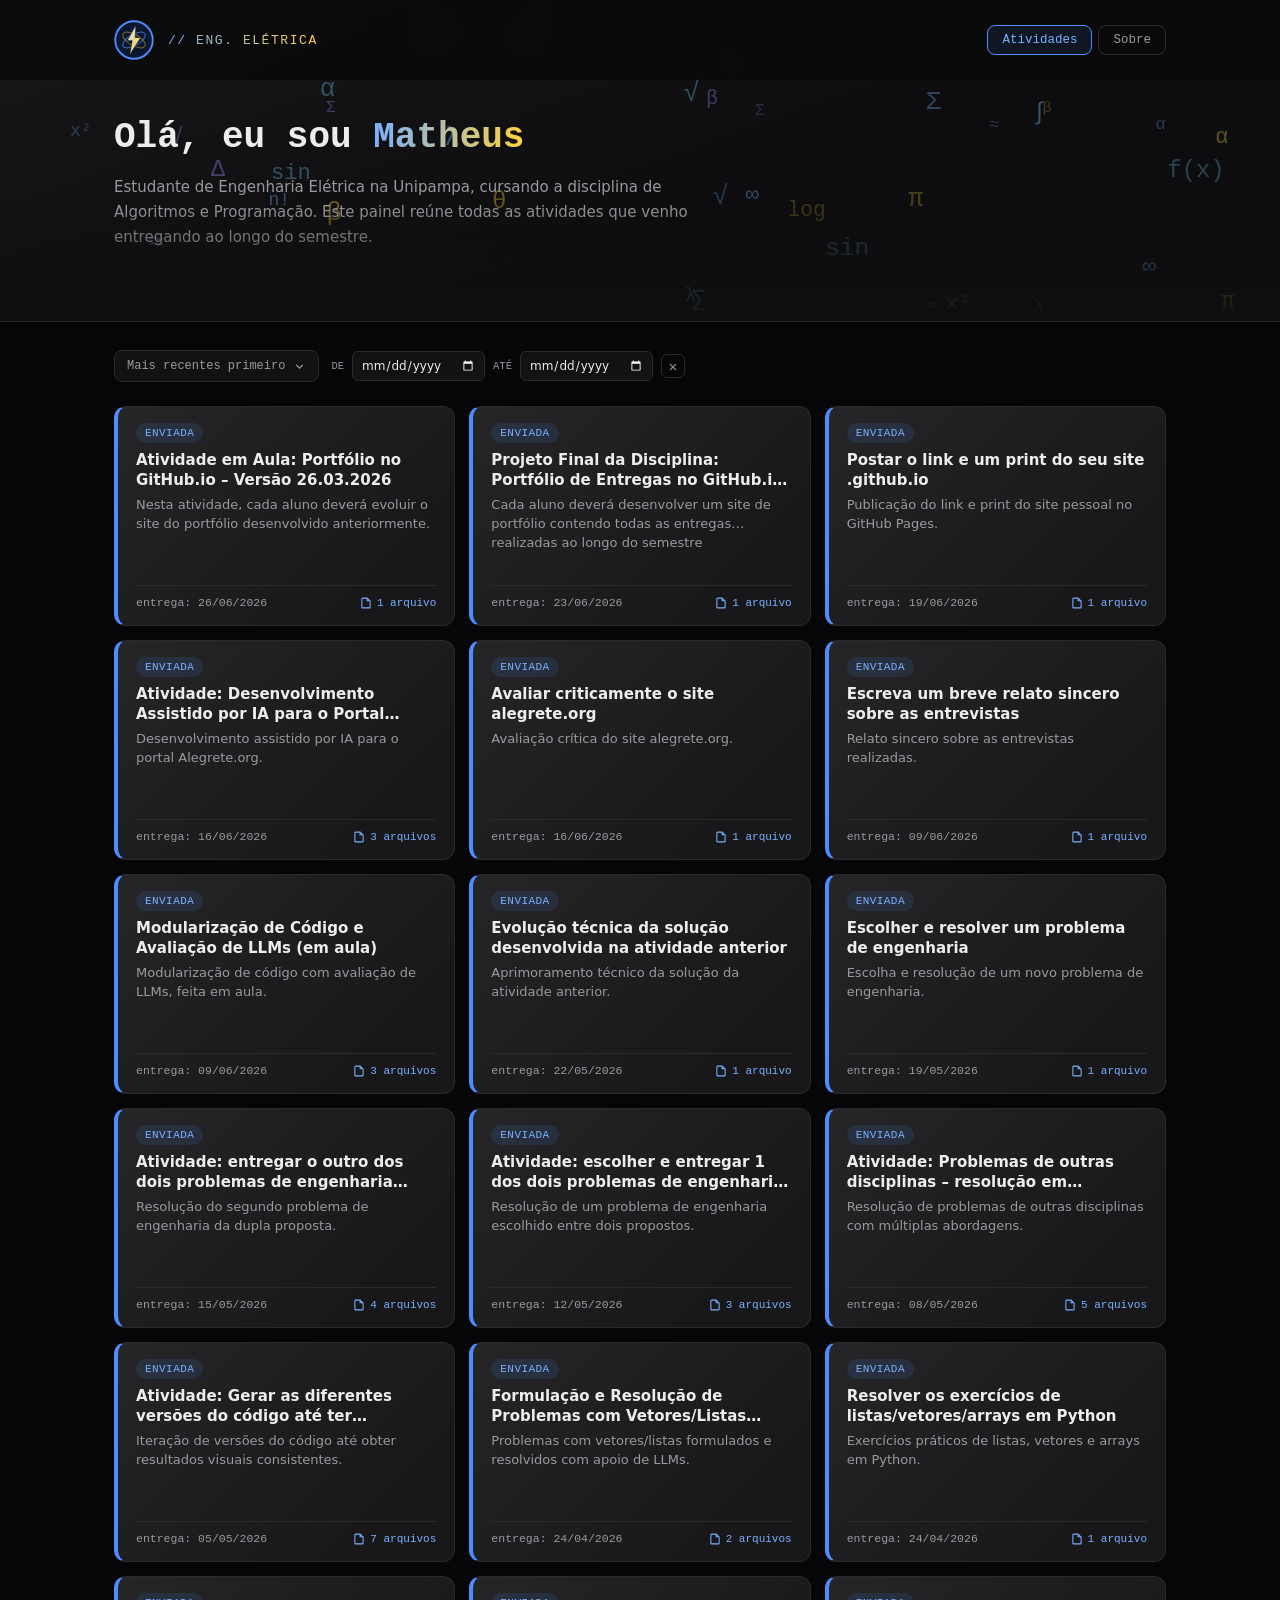
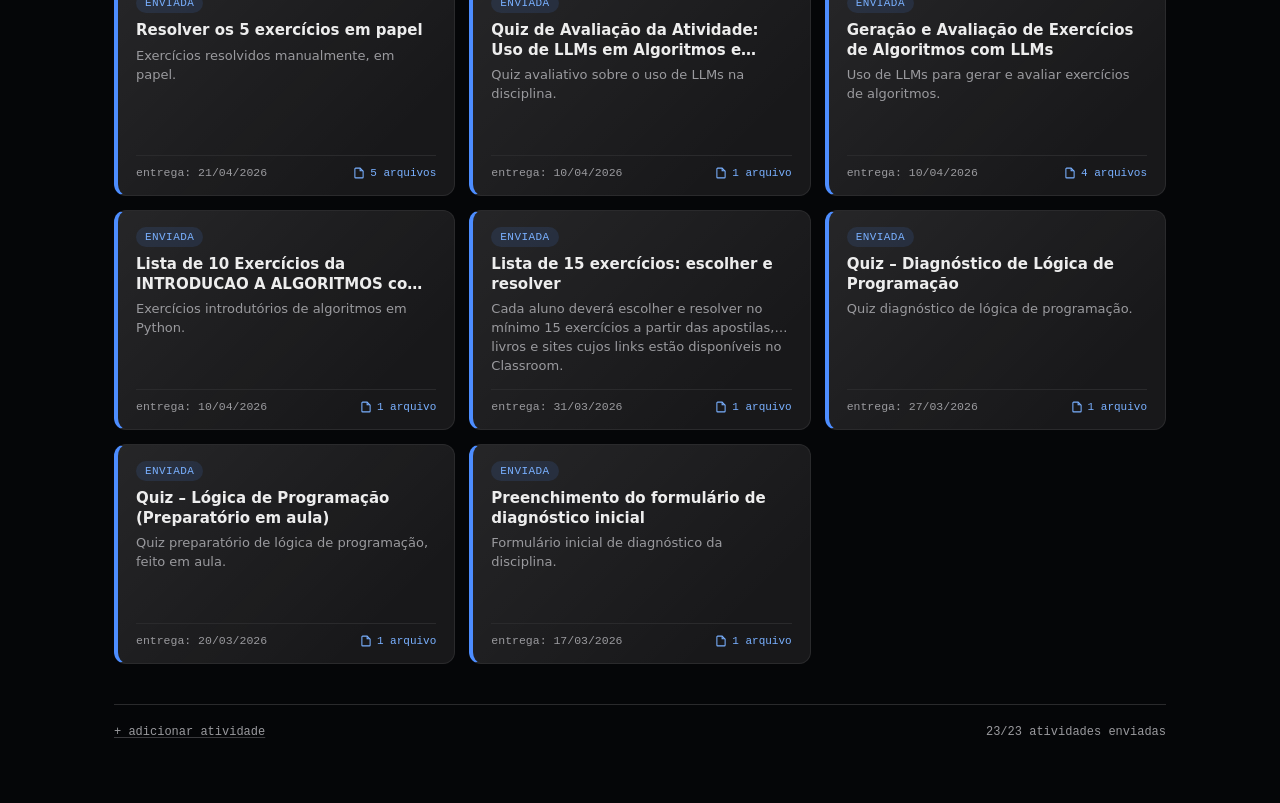
==== commit 988b1d6e: "Add files via upload" ====
--- a/index.html
+++ b/index.html
@@ -4,7 +4,7 @@
   <meta charset="UTF-8" />
   <meta name="viewport" content="width=device-width, initial-scale=1.0" />
   <title>Acompanhamento — Algoritmos</title>
-  <link rel="stylesheet" href="style.css?v=28" />
+  <link rel="stylesheet" href="style.css?v=29" />
 </head>
 <body>
   <div class="hero-zone">
@@ -112,6 +112,6 @@
 
   <script src="activities.js?v=7"></script>
   <script src="main.js?v=18"></script>
-  <script src="binary-rain.js?v=4"></script>
+  <script src="binary-rain.js?v=5"></script>
 </body>
 </html>
--- a/style.css
+++ b/style.css
@@ -310,7 +310,7 @@
 }
 
 .about-university-logo {
-  width: 110px;
+  width: 150px;
   height: auto;
   flex: 0 0 auto;
   opacity: 0.95;
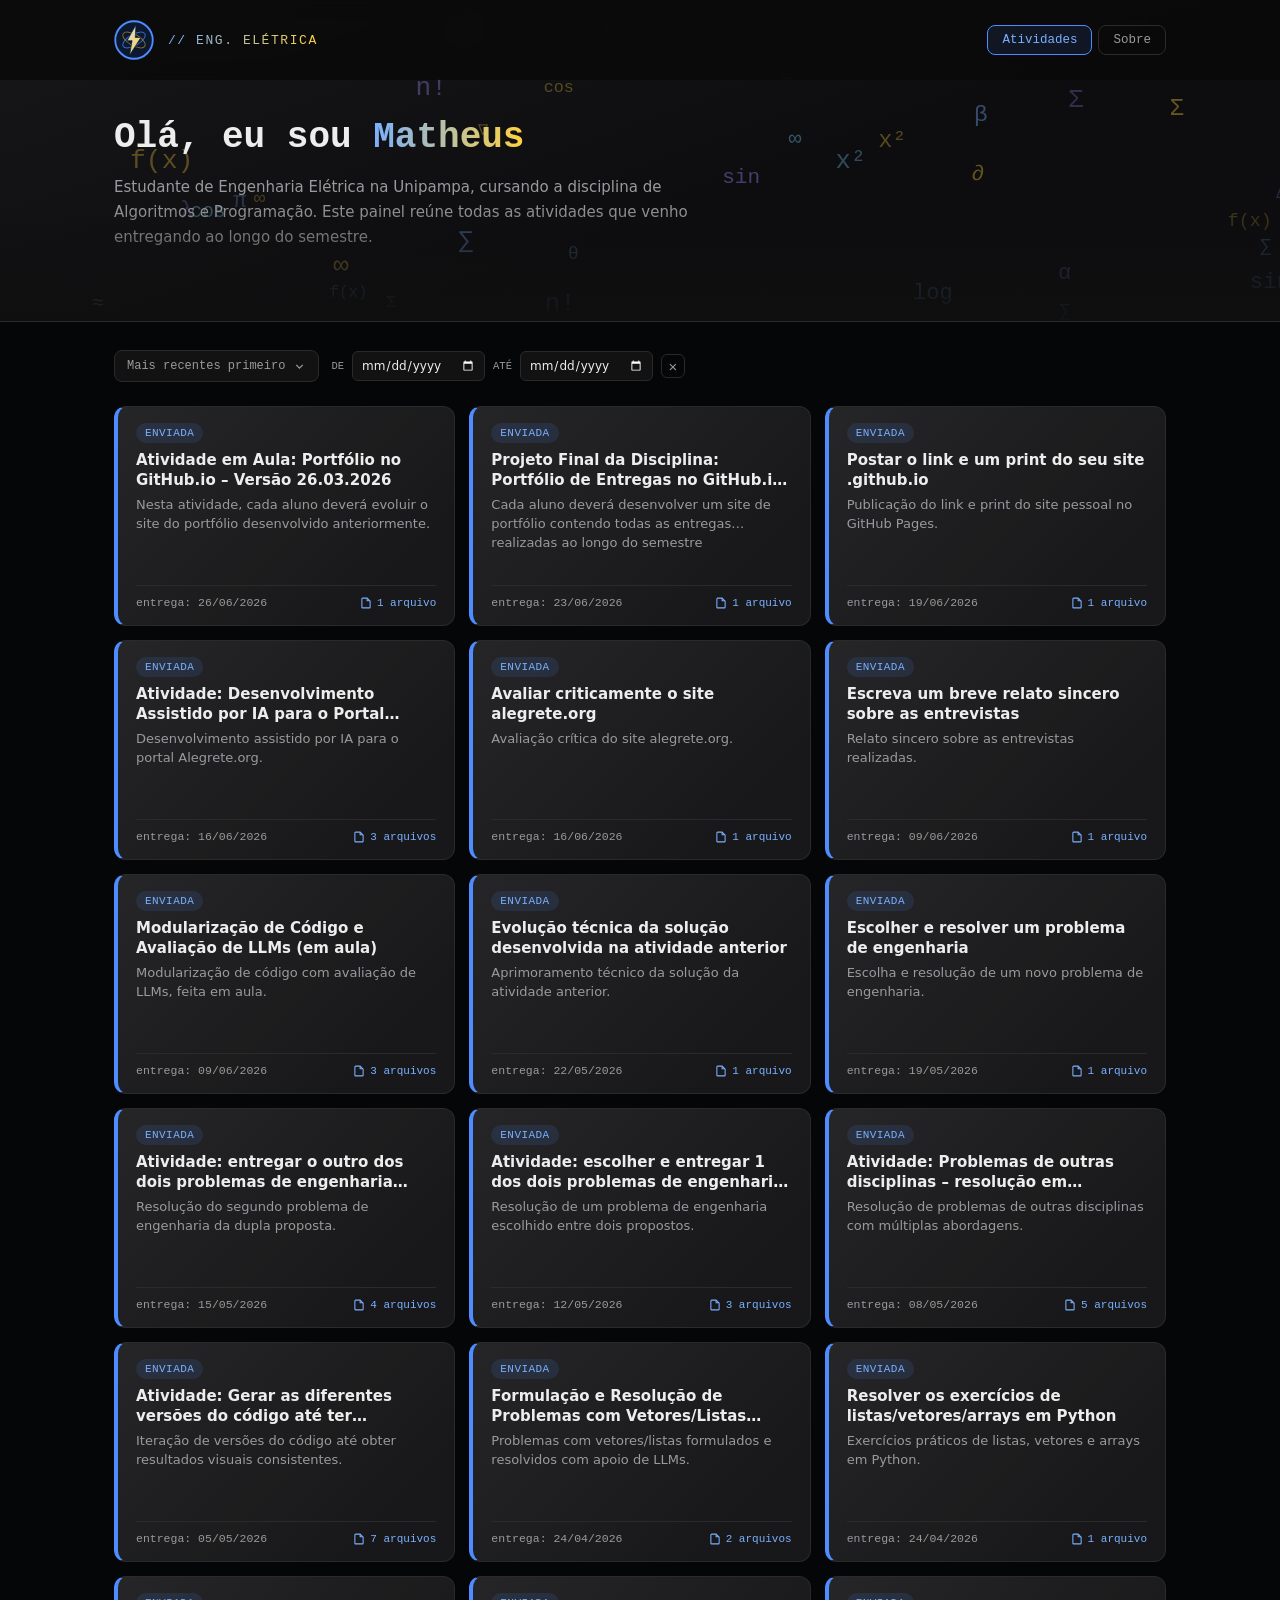
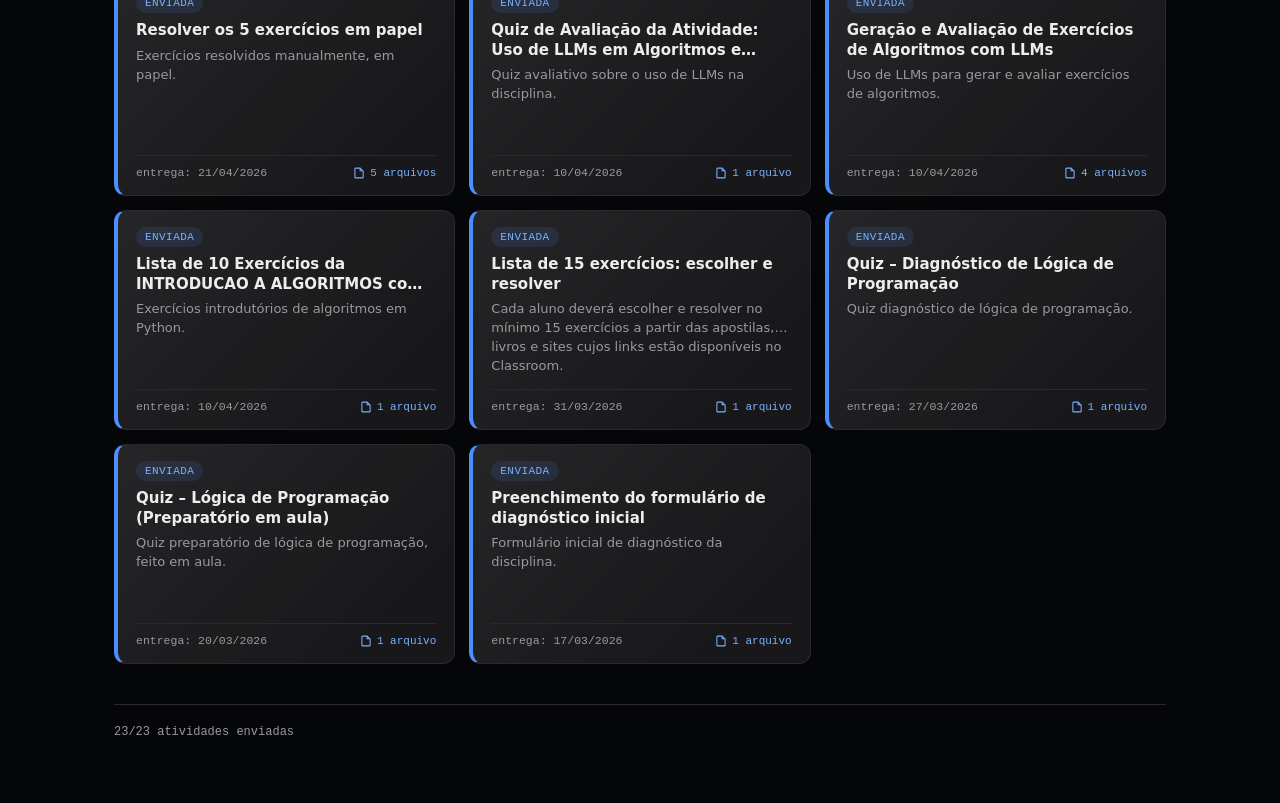
==== commit c6564d83: "Add files via upload" ====
--- a/index.html
+++ b/index.html
@@ -4,7 +4,7 @@
   <meta charset="UTF-8" />
   <meta name="viewport" content="width=device-width, initial-scale=1.0" />
   <title>Acompanhamento — Algoritmos</title>
-  <link rel="stylesheet" href="style.css?v=29" />
+  <link rel="stylesheet" href="style.css?v=30" />
 </head>
 <body>
   <div class="hero-zone">
@@ -104,7 +104,6 @@
     </div>
 
     <footer class="page-footer">
-      <a href="admin.html">+ adicionar atividade</a>
       <span id="contador-rodape"></span>
     </footer>
 
